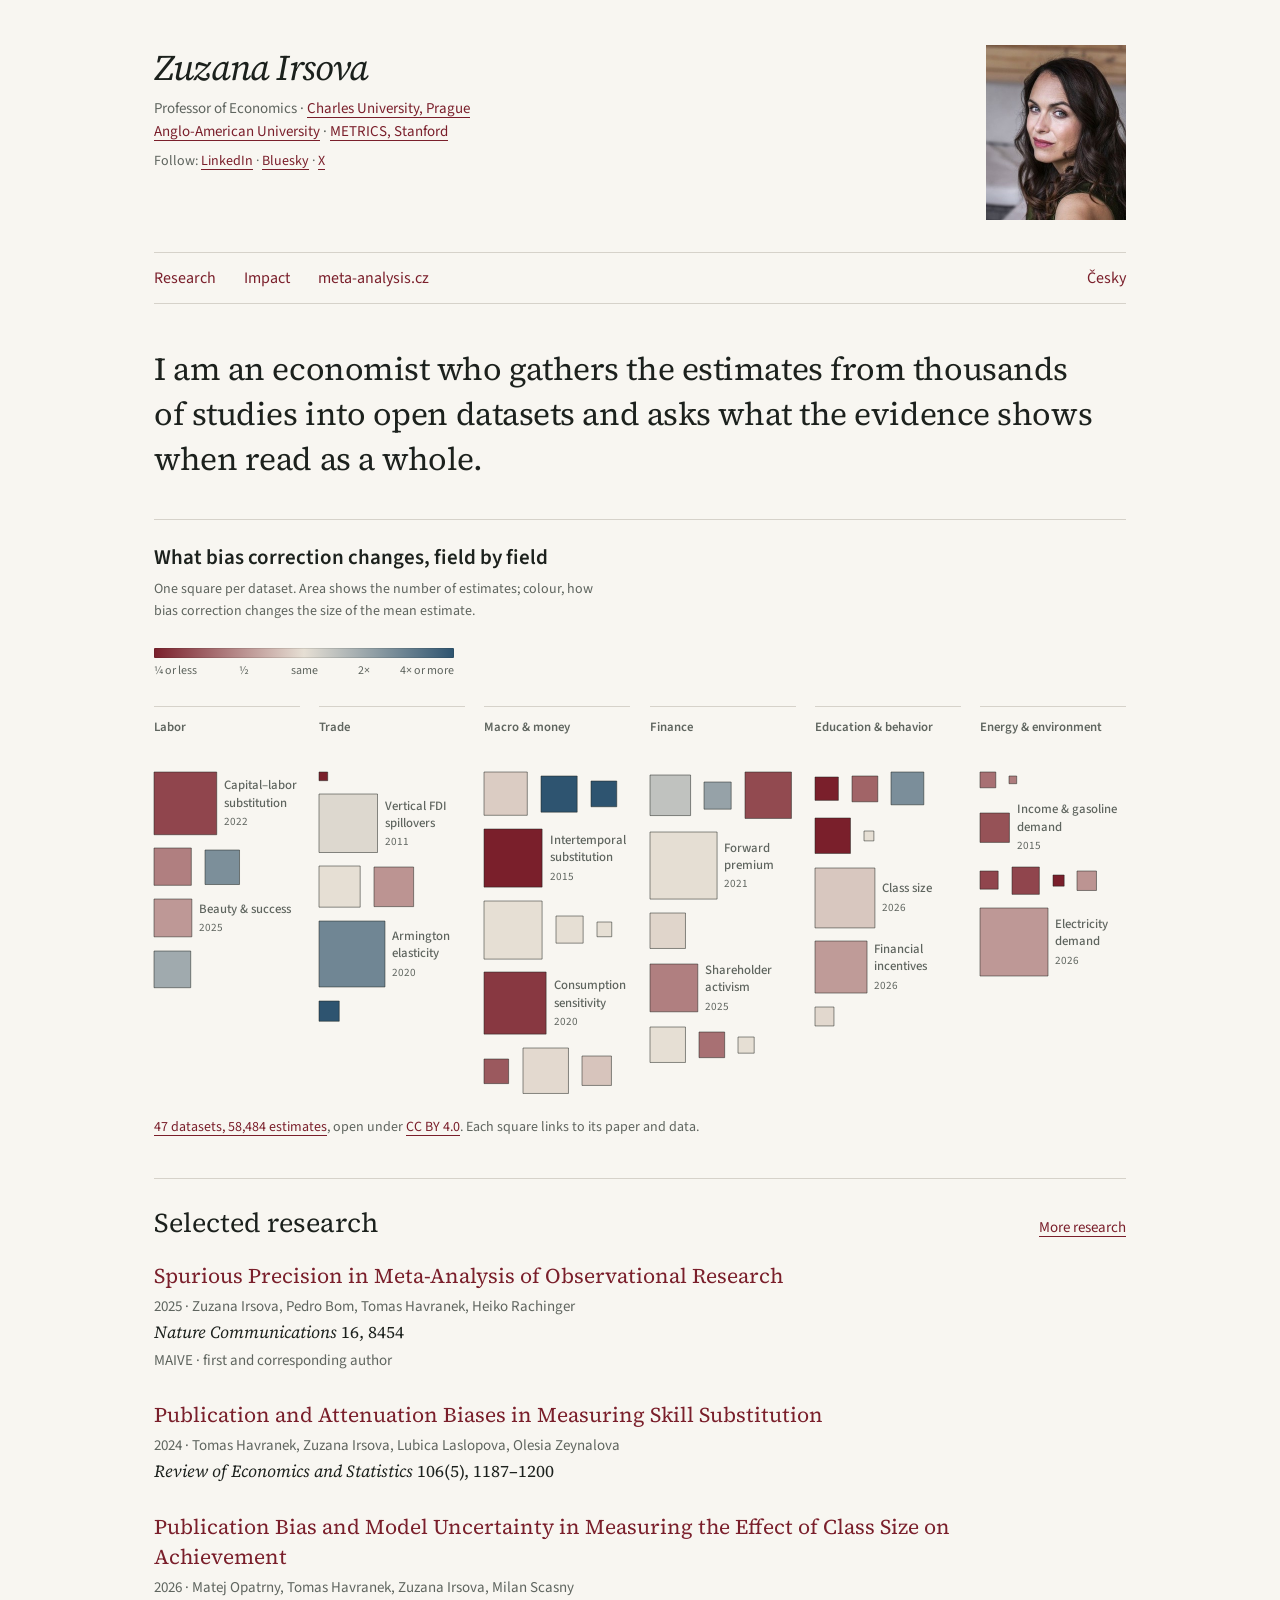
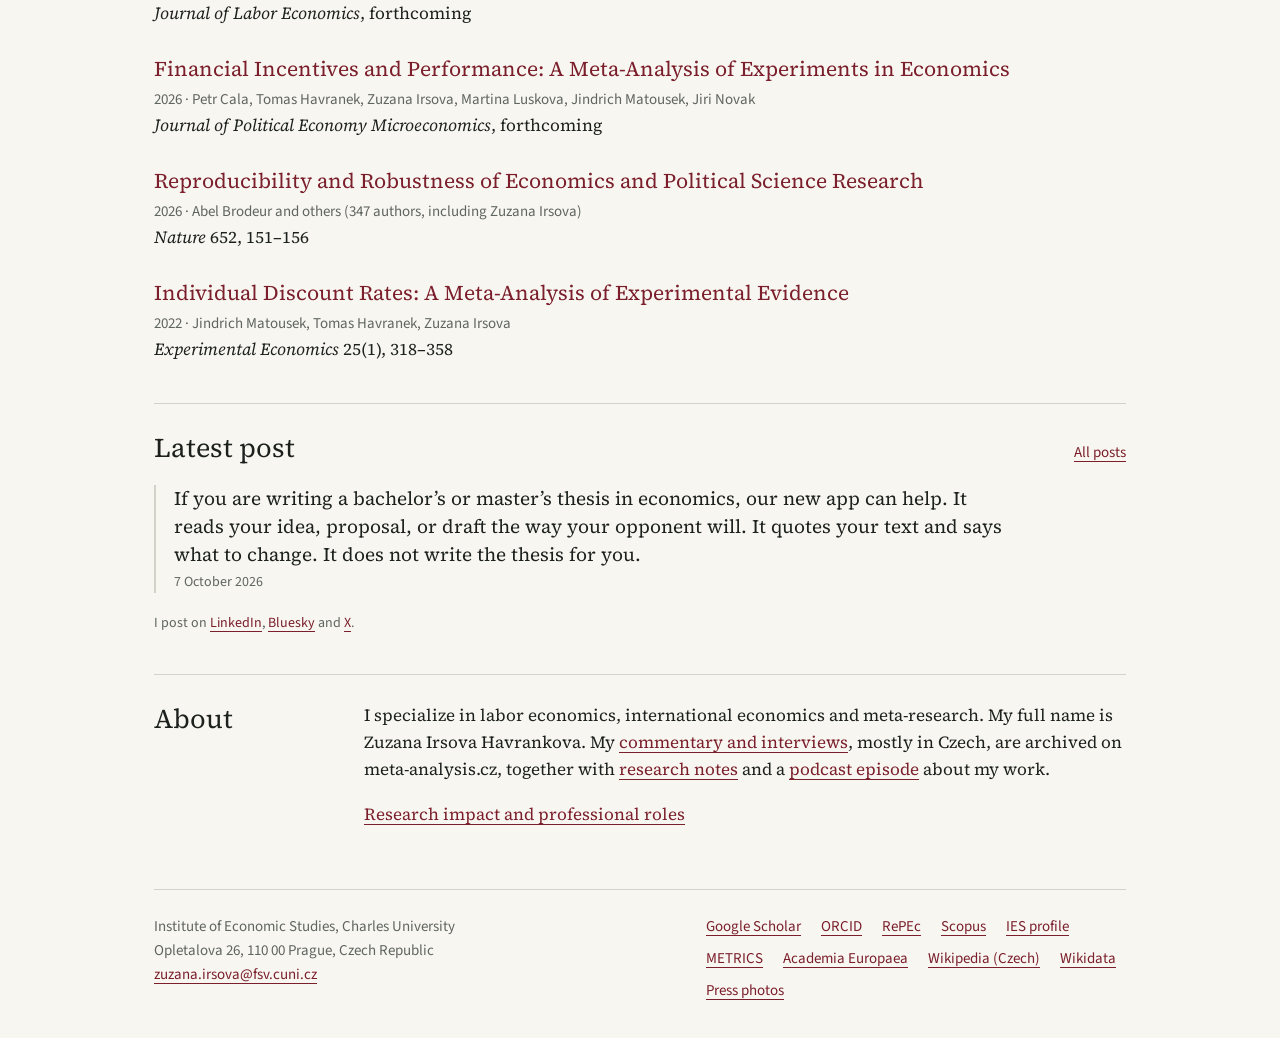
==== index.html @ e62bf2ae "Home: search title and a 150-character description (EN, CS) Drafted with Fable.  Co-Authored-By: Cla" ====
<!DOCTYPE html>

<html lang="en">
<head>
<meta charset="utf-8"/>
<meta content="width=device-width, initial-scale=1" name="viewport"/>
<meta content="Professor of Economics at Charles University, Prague. She gathers estimates from thousands of studies into open datasets to ask what the evidence shows." name="description"/>
<title>Zuzana Irsova — Economist, meta-research &amp; open data</title>
<style>
:root{--paper:#f8f6f1;--ink:#1c211d;--grey:#5f655f;--rule:#d6d2ca;--accent:#7a1f2b;--moss:#56653b}*{box-sizing:border-box}body{margin:0;background:var(--paper);color:var(--ink);font-family:'Source Serif 4',Georgia,serif;font-size:17px;line-height:1.6}a{color:var(--accent);text-underline-offset:4px;text-decoration-thickness:1px}a:hover{color:var(--moss)}a:focus-visible{outline:2px solid var(--moss);outline-offset:4px}.skip{position:absolute;top:-80px;left:16px;background:var(--paper);padding:12px;z-index:10}.skip:focus{top:8px}.page{max-width:1040px;padding:0 34px;margin:auto}header{display:grid;grid-template-columns:1fr 140px;gap:32px;padding-top:45px;align-items:start}.identity{min-width:0}.identity-name,h1,h2,h3{font-weight:400;line-height:1.25}.identity-name{font-size:36px;font-style:italic;letter-spacing:-.8px;margin:0 0 8px}.home-link{color:var(--ink);text-decoration:none}.role{font-family:'Source Sans 3',sans-serif;font-size:15px;color:var(--grey);margin:0;line-height:1.5}.email{font-family:'Source Sans 3',sans-serif;font-size:14px;display:inline-block;margin-top:8px}.portrait{width:140px;height:175px;object-fit:cover}.navigation{grid-column:1/-1;border-top:1px solid var(--rule);border-bottom:1px solid var(--rule);padding:6px 0;display:flex;gap:28px;align-items:center;font:16px 'Source Sans 3',sans-serif;white-space:nowrap}.navigation a{padding:8px 0;text-decoration:none}.navigation [aria-current]{text-decoration:underline}.language{margin-left:auto}main{margin-top:43px}.statement{font-size:32px;line-height:1.4;letter-spacing:-.45px;margin:0 0 38px;max-width:940px}section{border-top:1px solid var(--rule);padding-top:27px;margin-top:40px}h1{font-size:36px;margin:0 0 26px}h2{font-size:27px;margin:0 0 21px}h3{font-size:22px;margin:30px 0 15px}.section-head{display:flex;align-items:baseline;justify-content:space-between;gap:20px}.section-head>a,.label,.authors,.jump-links,.project-detail{font-family:'Source Sans 3',sans-serif}.section-head>a{font-size:15px}.papers{list-style:none;margin:0;padding:0;max-width:900px}.papers li{margin-bottom:27px}.paper-title{font-size:21px;line-height:1.4;text-decoration:none}.authors{display:block;color:var(--grey);font-size:15px;line-height:1.5;margin-top:5px}.journal{display:block;font-size:17px}.project-detail{font-size:15px;color:var(--grey)}.reading{max-width:850px}.about{display:grid;grid-template-columns:180px 1fr;gap:30px}.about p{margin-top:0}.jump-links{display:flex;flex-wrap:wrap;gap:8px 22px;font-size:15px}.metrics{font-size:21px}.awards{display:grid;grid-template-columns:65px 1fr;gap:13px 20px}.awards dt{font-family:'Source Sans 3',sans-serif;color:var(--grey)}.awards dd{margin:0}footer{border-top:1px solid var(--rule);padding:25px 0 35px;margin-top:44px;display:flex;justify-content:space-between;gap:30px;font:15px/1.6 'Source Sans 3',sans-serif;color:var(--grey);flex-wrap:wrap}footer p{margin:0}.profiles{display:flex;flex-wrap:wrap;gap:8px 20px;max-width:420px}.machine-link{flex-basis:100%;font-size:13px}.commentary p{max-width:800px}p,li,dd{overflow-wrap:break-word}
@media(max-width:760px){.page{padding:0 20px}header{grid-template-columns:minmax(0,1fr) 82px;gap:20px 14px;padding-top:25px}.portrait{width:82px;height:102.5px}.identity-name{font-size:27px;letter-spacing:-.5px}.role{font-size:13px}.email{font-size:12px;overflow-wrap:anywhere}.navigation{font-size:14px;gap:18px;padding:3px 0}.navigation a{padding:11px 0}.language{margin-left:auto}main{margin-top:30px}.statement{font-size:24px;line-height:1.45;margin-bottom:29px}h1{font-size:30px}h2{font-size:24px}h3{font-size:21px}.paper-title{font-size:19px}.authors{font-size:15px}.journal{font-size:16px}section{margin-top:32px;padding-top:23px}.about{grid-template-columns:1fr;gap:0}.awards{grid-template-columns:45px 1fr;gap:14px}.section-head>a{font-size:14px}footer{flex-direction:column;gap:20px}.metrics{font-size:19px}}
@media(max-width:390px){.page{padding:0 17px}.navigation{gap:10px;font-size:13px}.identity-name{font-size:25px}.role{font-size:12px}.email{font-size:11.5px}}
@media print{nav,.skip{display:none}.page{max-width:none}header{padding-top:0}section,li{break-inside:avoid}}


.data-grid { margin: 0; padding: 0; }
.data-grid-heading { margin: 0 0 .75rem; }
.data-grid-key, .data-grid figcaption { color: var(--muted, #5f655f); font: 400 .875rem/1.6 'Source Sans 3', sans-serif; }
.data-grid-key { margin: 0 0 1.5rem; max-width: 66ch; }
.data-grid-fields { display: grid; grid-template-columns: repeat(6, minmax(0, 1fr)); gap: 1.2rem; }
.data-grid-field { min-width: 0; margin-top: 0; border-top: 1px solid var(--rule, #d6d2ca); padding-top: .65rem; }
.data-grid-field h3 { margin: 0 0 1rem; min-height: 3em; color: var(--muted, #5f655f); font: 600 .8rem/1.45 'Source Sans 3', sans-serif; }
.data-grid-items { display: flex; flex-wrap: wrap; align-content: flex-start; align-items: flex-start; gap: .65rem; }
.data-square { display: inline-flex; align-items: center; justify-content: flex-start; flex: 0 0 auto; min-width: 24px; min-height: 24px; color: var(--accent, #7a1f2b); text-decoration: none; border-radius: 2px; }
.data-square svg { display: block; width: var(--square-side); height: var(--square-side); min-width: 24px; min-height: 24px; flex: 0 0 auto; overflow: visible; }
.data-square rect { fill: currentColor; transition: fill .15s ease; }
.data-square:hover, .data-square:focus-visible { color: var(--moss, #56653b); text-decoration: none; }
.data-square:focus-visible { outline: 2px solid var(--moss, #56653b); outline-offset: 4px; }
.data-square.has-label { flex-basis: 100%; width: 100%; gap: .45rem; }
.data-square-label { min-width: 0; overflow-wrap: anywhere; color: var(--muted, #5f655f); font: 500 .8rem/1.35 'Source Sans 3', sans-serif; }
.data-square-label small { display: block; margin-top: .2em; font-size: .7rem; font-weight: 400; }
.data-grid figcaption { margin-top: 1.4rem; }
.data-grid figcaption a { color: var(--accent, #7a1f2b); }
@media (max-width: 760px) {
  .data-grid-fields { grid-template-columns: minmax(0, 1fr); gap: 1.3rem; }
  .data-grid-field h3 { min-height: 0; margin-bottom: .65rem; }
  .data-grid-items { gap: .85rem; align-items: center; }
  .data-square.has-label { flex-basis: auto; width: auto; max-width: 100%; }
  .data-square-label { max-width: 9rem; font-size: .8rem; }
  .data-square-label small { font-size: .7rem; }
}
@media (prefers-reduced-motion: reduce) { .data-square rect { transition: none; } }
</style><link href="fonts/fonts.css" rel="stylesheet"/><link href="favicon.svg" rel="icon" type="image/svg+xml"/><link href="apple-touch-icon.png" rel="apple-touch-icon" sizes="180x180"/><link href="llms.txt" rel="describedby"/><meta content="94C8D06EAF1F08DFF71A7CD08EF206DE" name="msvalidate.01"/><style>
.data-square-label{overflow-wrap:normal;word-break:normal;hyphens:manual}
.data-square{position:relative}
.data-square,.data-square svg{min-width:0;min-height:0}.data-grid-items{gap:.85rem;align-items:center}.data-square::after{content:"";position:absolute;left:50%;top:50%;width:max(100%,26px);height:max(100%,26px);transform:translate(-50%,-50%)}.data-square.has-label::after{width:100%;height:100%}
.data-grid-examples{display:none}
.data-square rect{fill:var(--fill,var(--accent));stroke:rgba(28,33,29,.5);stroke-width:1px;vector-effect:non-scaling-stroke}.data-square:hover rect,.data-square:focus-visible rect{stroke:var(--ink);stroke-width:2px;stroke-dasharray:none}
.data-grid-legend{display:grid;grid-template-columns:minmax(0,300px);row-gap:5px;align-items:center;margin:0 0 26px;font:13px/1.4 'Source Sans 3',sans-serif;color:var(--grey)}.legend-bar{height:10px;border-radius:1px;box-shadow:inset 0 0 0 1px rgba(28,33,29,.12)}.legend-ticks{display:flex;justify-content:space-between;font-size:12px}.legend-ticks span{flex:1;text-align:center}.legend-ticks span:first-child{text-align:left}.legend-ticks span:last-child{text-align:right}
.data-grid{border-top:1px solid var(--rule);padding-top:24px}
.data-grid-heading{font:600 21px/1.3 'Source Sans 3',sans-serif;letter-spacing:0;color:var(--ink);margin:0 0 6px}
.data-grid-key{margin-bottom:26px}
.role a{white-space:nowrap}.follow{margin:8px 0 0;font:14px/1.5 'Source Sans 3',sans-serif;color:var(--grey)}.follow a{text-decoration-thickness:1px}@media(max-width:760px){.follow a,.post-networks a{display:inline-block;padding:10px 6px;margin:-10px -6px;min-width:24px;text-align:center}}
.journal{font-variant-numeric:lining-nums}
@media(min-width:761px) and (max-width:1000px){.data-grid-fields{grid-template-columns:repeat(3,minmax(0,1fr));row-gap:1.8rem}.data-grid-field h3{min-height:0}}
@media(max-width:760px){.data-grid-legend{grid-template-columns:minmax(0,1fr)}.data-grid{padding-top:20px}.data-grid-heading{font-size:18px}.data-grid-key{margin-bottom:20px}.data-square-label{display:none}.data-square.has-label{flex-basis:auto;width:auto}.data-grid-items{gap:1rem;align-items:center}.data-grid-examples{display:block;margin:.7rem 0 0;color:var(--grey);font:400 .8rem/1.45 'Source Sans 3',sans-serif}.data-grid-fields{gap:1.1rem}.navigation a{padding-inline:5px;margin-inline:-5px}.email{font-size:13px}}
@media(max-width:390px){.role{font-size:13px}.email{font-size:12.5px}}

.post-list{list-style:none;margin:0;padding:0;max-width:850px}
.post-list li{margin:0 0 20px;padding-left:18px;border-left:2px solid var(--rule)}
.post-quote{display:block;color:var(--ink);text-decoration:none;font-size:19px;line-height:1.45}
.post-quote:hover{color:var(--accent)}
.post-meta{display:block;margin-top:4px;color:var(--grey);font:14px/1.5 'Source Sans 3',sans-serif}
.post-networks{margin:2px 0 0;color:var(--grey);font:14px/1.5 'Source Sans 3',sans-serif}
@media(max-width:760px){.post-quote{font-size:17px}.post-list li{padding-left:14px}}
</style><link href="https://www.irsova.com/" rel="canonical"/><link href="https://www.irsova.com/" hreflang="en" rel="alternate"/><link href="https://www.irsova.com/cs/" hreflang="cs" rel="alternate"/><link href="https://www.irsova.com/" hreflang="x-default" rel="alternate"/><meta content="Zuzana Irsova — Economist, meta-research &amp; open data" property="og:title"/><meta content="Professor of Economics at Charles University, Prague. She gathers estimates from thousands of studies into open datasets to ask what the evidence shows." property="og:description"/><meta content="https://www.irsova.com/" property="og:url"/><meta content="https://www.irsova.com/photo.jpg" property="og:image"/><meta content="Zuzana Irsova" property="og:image:alt"/><meta content="800" property="og:image:width"/><meta content="1000" property="og:image:height"/><meta content="en_GB" property="og:locale"/><meta content="cs_CZ" property="og:locale:alternate"/><meta content="website" property="og:type"/><meta content="Zuzana Irsova" property="og:site_name"/><meta content="#f8f6f1" name="theme-color"/><script type="application/ld+json">{
  "@context": "https://schema.org",
  "@type": "ProfilePage",
  "@id": "https://www.irsova.com/#profile",
  "url": "https://www.irsova.com/",
  "name": "Zuzana Irsova — Economist, meta-research & open data",
  "description": "Professor of Economics at Charles University, Prague. She gathers estimates from thousands of studies into open datasets to ask what the evidence shows.",
  "inLanguage": "en",
  "mainEntity": {
    "@type": "Person",
    "@id": "https://www.irsova.com/#person",
    "url": "https://www.irsova.com/",
    "name": "Zuzana Irsova",
    "alternateName": [
      "Zuzana Iršová",
      "Zuzana Iršová Havránková",
      "Zuzana Havránková"
    ],
    "honorificPrefix": "Prof.",
    "jobTitle": "Professor of Economics",
    "email": "zuzana.irsova@fsv.cuni.cz",
    "image": [
      "https://www.irsova.com/photo.jpg",
      {
        "@type": "ImageObject",
        "contentUrl": "https://tjhavranek.github.io/media/photos/zuzana-irsova-havrankova-portrait-2024.jpg",
        "caption": "Zuzana Irsova, portrait, 2024",
        "acquireLicensePage": "https://meta-analysis.cz/about/photos/",
        "license": "https://creativecommons.org/licenses/by/4.0/"
      },
      {
        "@type": "ImageObject",
        "contentUrl": "https://tjhavranek.github.io/media/photos/zuzana-irsova-havrankova-2024.jpg",
        "caption": "Zuzana Irsova, 2024",
        "acquireLicensePage": "https://meta-analysis.cz/about/photos/",
        "license": "https://creativecommons.org/licenses/by/4.0/"
      },
      {
        "@type": "ImageObject",
        "contentUrl": "https://tjhavranek.github.io/media/photos/zuzana-irsova-havrankova-professorship-karolinum-2025.jpg",
        "caption": "Zuzana Irsova at the appointment of new professors, Karolinum, 2025",
        "acquireLicensePage": "https://meta-analysis.cz/about/photos/",
        "license": "https://creativecommons.org/licenses/by/4.0/"
      }
    ],
    "worksFor": {
      "@type": "Organization",
      "name": "Charles University",
      "url": "https://cuni.cz/",
      "department": {
        "@type": "Organization",
        "name": "Institute of Economic Studies"
      }
    },
    "affiliation": [
      {
        "@type": "Organization",
        "name": "Charles University",
        "url": "https://cuni.cz/",
        "department": {
          "@type": "Organization",
          "name": "Institute of Economic Studies"
        }
      },
      {
        "@type": "Organization",
        "name": "Anglo-American University",
        "url": "https://www.aauni.edu/"
      },
      {
        "@type": "Organization",
        "name": "Meta-Research Innovation Center at Stanford (METRICS)",
        "url": "https://metrics.stanford.edu/"
      }
    ],
    "memberOf": {
      "@type": "Organization",
      "name": "Academia Europaea",
      "url": "https://www.ae-info.org/"
    },
    "alumniOf": [
      {
        "@type": "Organization",
        "name": "Charles University"
      }
    ],
    "sameAs": [
      "https://orcid.org/0000-0002-0753-8124",
      "https://scholar.google.com/citations?user=LaHrICUAAAAJ",
      "https://ideas.repec.org/e/pir23.html",
      "https://www.wikidata.org/wiki/Q41799025",
      "https://cs.wikipedia.org/wiki/Zuzana_Havr%C3%A1nkov%C3%A1",
      "https://ies.fsv.cuni.cz/en/contacts/institute-members/73504033",
      "https://www.ae-info.org/ae/Member/Havrankova_Zuzana",
      "https://metrics.stanford.edu/people/zuzana-irsova",
      "https://www.scopus.com/authid/detail.uri?authorId=37080793200",
      "https://www.linkedin.com/in/zuzanairsova/",
      "https://bsky.app/profile/irsova.bsky.social",
      "https://x.com/zuzanairsova"
    ],
    "award": [
      "Top Women Scientists in Czechia, Forbes Czechia (2025)",
      "Editors' Prize for the best paper published in Experimental Economics in 2022, Economic Science Association (2024), with Jindrich Matousek and Tomas Havranek",
      "Elected member, Academia Europaea (2023)",
      "Listed among the most influential women in Czech finance, #FinZeny (2022)",
      "Katerina Smidkova Award for exceptionally high-quality publications, Czech Economic Society (2018)",
      "Selected for the Lindau Nobel Laureate Meeting in economic sciences, Lindau Nobel Laureate Meetings (2017)",
      "Economic Research Award, Czech National Bank (2015), with Tomas Havranek, Roman Horvath and Marek Rusnak",
      "Governor's Award for the best dissertation relevant to monetary policy and financial stability, first place, National Bank of Slovakia (2015)",
      "Minister of Education's Prize for outstanding students and graduates, Ministry of Education, Youth and Sports of the Czech Republic (2013)",
      "Medal for Research on Development, first place, Global Development Network (2010), with Tomas Havranek"
    ],
    "knowsAbout": [
      "Meta-analysis",
      "Publication bias",
      "Meta-research",
      "Labor economics",
      "International economics"
    ]
  },
  "dateModified": "2026-10-11"
}</script></head>
<body><a class="skip" href="#main">Skip to content</a><div class="page"><header><div class="identity"><h1 class="identity-name"><a aria-current="page" class="home-link" href="./">Zuzana Irsova</a></h1><p class="role">Professor of Economics · <a href="https://ies.fsv.cuni.cz/en/contacts/institute-members/73504033">Charles University, Prague</a><br/><a href="https://www.aauni.edu/directory/doc-phdr-zuzana-havrankova-ph-d/">Anglo-American University</a> · <a href="https://metrics.stanford.edu/people/zuzana-irsova">METRICS, Stanford</a></p><p class="follow">Follow: <a href="https://www.linkedin.com/in/zuzanairsova/" rel="me">LinkedIn</a><span aria-hidden="true"> · </span><a href="https://bsky.app/profile/irsova.bsky.social" rel="me">Bluesky</a><span aria-hidden="true"> · </span><a href="https://x.com/zuzanairsova" rel="me">X</a></p></div><img alt="Zuzana Irsova" class="portrait" decoding="async" height="175" sizes="(max-width:760px) 82px, 140px" src="photo-480.jpg" srcset="photo-480.jpg 280w, photo.jpg 800w" width="140"/><nav aria-label="Main navigation" class="navigation"><a href="research/">Research</a><a href="impact/">Impact</a><a href="https://meta-analysis.cz/">meta-analysis.cz</a><a class="language" href="cs/" hreflang="cs" lang="cs">Česky</a></nav></header><main id="main"><p class="statement">I am an economist who gathers the estimates from thousands of studies into open datasets and asks what the evidence shows when read as a whole.</p><figure aria-describedby="data-grid-caption-en" aria-labelledby="data-grid-heading-en" class="data-grid">
<h2 class="data-grid-heading" id="data-grid-heading-en">What bias correction changes, field by field</h2>
<p class="data-grid-key">One square per dataset. Area shows the number of estimates; colour, how bias correction changes the size of the mean estimate.</p>
<div aria-hidden="true" class="data-grid-legend"><span class="legend-bar" style="background:linear-gradient(90deg,#7a1f2b,#b07f80 25%,#e6dfd4 50%,#8a9aa2 75%,#2e5470)"></span><span class="legend-ticks"><span>¼ or less</span><span>½</span><span>same</span><span>2×</span><span>4× or more</span></span></div>
<div class="data-grid-fields">
<section aria-labelledby="data-field-labour-en" class="data-grid-field">
<h3 id="data-field-labour-en">Labor</h3>
<div class="data-grid-items">
<a aria-describedby="square-sigma-en-desc" aria-labelledby="square-sigma-en-title" class="data-square has-label" data-dataset="sigma" data-estimates="3186" data-year="2022" href="https://meta-analysis.cz/sigma/" style="--square-side:62.73px;--fill:#90454d"><svg aria-describedby="square-sigma-en-desc" aria-labelledby="square-sigma-en-title" height="62.73" role="img" viewbox="0 0 100 100" width="62.73" xmlns="http://www.w3.org/2000/svg"><title id="square-sigma-en-title">Capital-Labor Substitution: 3,186 estimates, 2022; corrected mean 67% closer to zero</title><desc id="square-sigma-en-desc">Open the paper and dataset.</desc><rect height="100" width="100"></rect></svg>
<span aria-hidden="true" class="data-square-label">Capital–labor substitution<small>2022</small></span>
</a>
<a aria-describedby="square-frisch-en-desc" aria-labelledby="square-frisch-en-title" class="data-square" data-dataset="frisch" data-estimates="1128" data-year="2023" href="https://meta-analysis.cz/frisch/" style="--square-side:37.32px;--fill:#b07f80"><svg aria-describedby="square-frisch-en-desc" aria-labelledby="square-frisch-en-title" height="37.32" role="img" viewbox="0 0 100 100" width="37.32" xmlns="http://www.w3.org/2000/svg"><title id="square-frisch-en-title">Intertemporal Substitution in Labor Supply: 1,128 estimates, 2023; corrected mean 50% closer to zero</title><desc id="square-frisch-en-desc">Open the paper and dataset.</desc><rect height="100" width="100"></rect></svg>
</a>
<a aria-describedby="square-skill-en-desc" aria-labelledby="square-skill-en-title" class="data-square" data-dataset="skill" data-estimates="965" data-year="2024" href="https://meta-analysis.cz/skill/" style="--square-side:34.52px;--fill:#7c8f9a"><svg aria-describedby="square-skill-en-desc" aria-labelledby="square-skill-en-title" height="34.52" role="img" viewbox="0 0 100 100" width="34.52" xmlns="http://www.w3.org/2000/svg"><title id="square-skill-en-title">Skilled-Unskilled Labor Substitution: 965 estimates, 2024; corrected mean 122% further from zero</title><desc id="square-skill-en-desc">Open the paper and dataset.</desc><rect height="100" width="100"></rect></svg>
</a>
<a aria-describedby="square-beauty-en-desc" aria-labelledby="square-beauty-en-title" class="data-square has-label" data-dataset="beauty" data-estimates="1159" data-year="2025" href="https://meta-analysis.cz/beauty/" style="--square-side:37.83px;--fill:#be9896"><svg aria-describedby="square-beauty-en-desc" aria-labelledby="square-beauty-en-title" height="37.83" role="img" viewbox="0 0 100 100" width="37.83" xmlns="http://www.w3.org/2000/svg"><title id="square-beauty-en-title">Beauty and Professional Success: 1,159 estimates, 2025; corrected mean 40% closer to zero</title><desc id="square-beauty-en-desc">Open the paper and dataset.</desc><rect height="100" width="100"></rect></svg>
<span aria-hidden="true" class="data-square-label">Beauty &amp; success<small>2025</small></span>
</a>
<a aria-describedby="square-migrant-en-desc" aria-labelledby="square-migrant-en-title" class="data-square" data-dataset="migrant" data-estimates="1091" data-year="2026" href="https://meta-analysis.cz/migrant/" style="--square-side:36.71px;--fill:#a0aaae"><svg aria-describedby="square-migrant-en-desc" aria-labelledby="square-migrant-en-title" height="36.71" role="img" viewbox="0 0 100 100" width="36.71" xmlns="http://www.w3.org/2000/svg"><title id="square-migrant-en-title">Native and Immigrant Labor Substitution: 1,091 estimates, 2026; corrected mean 69% further from zero</title><desc id="square-migrant-en-desc">Open the paper and dataset.</desc><rect height="100" width="100"></rect></svg>
</a>
</div>
<p aria-hidden="true" class="data-grid-examples">Largest: Capital–labor substitution, Beauty &amp; success</p>
</section>
<section aria-labelledby="data-field-trade-en" class="data-grid-field">
<h3 id="data-field-trade-en">Trade</h3>
<div class="data-grid-items">
<a aria-describedby="square-euro-en-desc" aria-labelledby="square-euro-en-title" class="data-square" data-dataset="euro" data-estimates="61" data-year="2010" href="https://meta-analysis.cz/euro/" style="--square-side:8.68px;--fill:#7a1f2b"><svg aria-describedby="square-euro-en-desc" aria-labelledby="square-euro-en-title" height="8.68" role="img" viewbox="0 0 100 100" width="8.68" xmlns="http://www.w3.org/2000/svg"><title id="square-euro-en-title">Euro Adoption and Trade: 61 estimates, 2010; corrected mean 76% closer to zero</title><desc id="square-euro-en-desc">Open the paper and dataset.</desc><rect height="100" width="100"></rect></svg>
</a>
<a aria-describedby="square-spillovers-en-desc" aria-labelledby="square-spillovers-en-title" class="data-square has-label" data-dataset="spillovers" data-estimates="2772" data-year="2011" href="https://meta-analysis.cz/spillovers/" style="--square-side:58.51px;--fill:#ddd8cf"><svg aria-describedby="square-spillovers-en-desc" aria-labelledby="square-spillovers-en-title" height="58.51" role="img" viewbox="0 0 100 100" width="58.51" xmlns="http://www.w3.org/2000/svg"><title id="square-spillovers-en-title">Vertical Spillovers from FDI: 2,772 estimates, 2011; corrected mean 7% further from zero</title><desc id="square-spillovers-en-desc">Open the paper and dataset.</desc><rect height="100" width="100"></rect></svg>
<span aria-hidden="true" class="data-square-label">Vertical FDI spillovers<small>2011</small></span>
</a>
<a aria-describedby="square-bma-en-desc" aria-labelledby="square-bma-en-title" class="data-square" data-dataset="bma" data-estimates="1373" data-year="2013" href="https://meta-analysis.cz/bma/" style="--square-side:41.18px;--fill:#e6dfd4"><svg aria-describedby="square-bma-en-desc" aria-labelledby="square-bma-en-title" height="41.18" role="img" viewbox="0 0 100 100" width="41.18" xmlns="http://www.w3.org/2000/svg"><title id="square-bma-en-title">Horizontal Spillovers from FDI: 1,373 estimates, 2013; correction leaves the mean unchanged</title><desc id="square-bma-en-desc">Open the paper and dataset.</desc><rect height="100" width="100"></rect></svg>
</a>
<a aria-describedby="square-border-en-desc" aria-labelledby="square-border-en-title" class="data-square" data-dataset="border" data-estimates="1271" data-year="2017" href="https://meta-analysis.cz/border/" style="--square-side:39.62px;--fill:#bc9492"><svg aria-describedby="square-border-en-desc" aria-labelledby="square-border-en-title" height="39.62" role="img" viewbox="0 0 100 100" width="39.62" xmlns="http://www.w3.org/2000/svg"><title id="square-border-en-title">National Borders and Trade: 1,271 estimates, 2017; corrected mean 42% closer to zero</title><desc id="square-border-en-desc">Open the paper and dataset.</desc><rect height="100" width="100"></rect></svg>
</a>
<a aria-describedby="square-armington-en-desc" aria-labelledby="square-armington-en-title" class="data-square has-label" data-dataset="armington" data-estimates="3524" data-year="2020" href="https://meta-analysis.cz/armington/" style="--square-side:65.97px;--fill:#708694"><svg aria-describedby="square-armington-en-desc" aria-labelledby="square-armington-en-title" height="65.97" role="img" viewbox="0 0 100 100" width="65.97" xmlns="http://www.w3.org/2000/svg"><title id="square-armington-en-title">Armington Elasticity: 3,524 estimates, 2020; corrected mean 144% further from zero</title><desc id="square-armington-en-desc">Open the paper and dataset.</desc><rect height="100" width="100"></rect></svg>
<span aria-hidden="true" class="data-square-label">Armington elasticity<small>2020</small></span>
</a>
<a aria-describedby="square-fdi-en-desc" aria-labelledby="square-fdi-en-title" class="data-square" data-dataset="fdi" data-estimates="332" data-year="2020" href="https://meta-analysis.cz/fdi/" style="--square-side:20.25px;--fill:#2e5470"><svg aria-describedby="square-fdi-en-desc" aria-labelledby="square-fdi-en-title" height="20.25" role="img" viewbox="0 0 100 100" width="20.25" xmlns="http://www.w3.org/2000/svg"><title id="square-fdi-en-title">FDI Spillovers in the Czech Republic: 332 estimates, 2020; corrected mean 826% further from zero, and its sign flips</title><desc id="square-fdi-en-desc">Open the paper and dataset.</desc><rect height="100" width="100"></rect></svg>
</a>
</div>
<p aria-hidden="true" class="data-grid-examples">Largest: Vertical FDI spillovers, Armington elasticity</p>
</section>
<section aria-labelledby="data-field-macro-en" class="data-grid-field">
<h3 id="data-field-macro-en">Macro &amp; money</h3>
<div class="data-grid-items">
<a aria-describedby="square-lags-en-desc" aria-labelledby="square-lags-en-title" class="data-square" data-dataset="lags" data-estimates="1519" data-year="2013" href="https://meta-analysis.cz/lags/" style="--square-side:43.31px;--fill:#dbccc3"><svg aria-describedby="square-lags-en-desc" aria-labelledby="square-lags-en-title" height="43.31" role="img" viewbox="0 0 100 100" width="43.31" xmlns="http://www.w3.org/2000/svg"><title id="square-lags-en-title">Transmission Lags of Monetary Policy: 1,519 estimates, 2013; corrected mean 13% closer to zero</title><desc id="square-lags-en-desc">Open the paper and dataset.</desc><rect height="100" width="100"></rect></svg>
</a>
<a aria-describedby="square-price_puzzle-en-desc" aria-labelledby="square-price_puzzle-en-title" class="data-square" data-dataset="price_puzzle" data-estimates="1060" data-year="2013" href="https://meta-analysis.cz/price_puzzle/" style="--square-side:36.18px;--fill:#2e5470"><svg aria-describedby="square-price_puzzle-en-desc" aria-labelledby="square-price_puzzle-en-title" height="36.18" role="img" viewbox="0 0 100 100" width="36.18" xmlns="http://www.w3.org/2000/svg"><title id="square-price_puzzle-en-title">The Price Puzzle: 1,060 estimates, 2013; corrected mean 394% further from zero</title><desc id="square-price_puzzle-en-desc">Open the paper and dataset.</desc><rect height="100" width="100"></rect></svg>
</a>
<a aria-describedby="square-reforms-en-desc" aria-labelledby="square-reforms-en-title" class="data-square" data-dataset="reforms" data-estimates="537" data-year="2014" href="https://meta-analysis.cz/reforms/" style="--square-side:25.75px;--fill:#2e5470"><svg aria-describedby="square-reforms-en-desc" aria-labelledby="square-reforms-en-title" height="25.75" role="img" viewbox="0 0 100 100" width="25.75" xmlns="http://www.w3.org/2000/svg"><title id="square-reforms-en-title">Structural Reforms and Economic Growth: 537 estimates, 2014; corrected mean 631% further from zero</title><desc id="square-reforms-en-desc">Open the paper and dataset.</desc><rect height="100" width="100"></rect></svg>
</a>
<a aria-describedby="square-eis-en-desc" aria-labelledby="square-eis-en-title" class="data-square has-label" data-dataset="eis" data-estimates="2735" data-year="2015" href="https://meta-analysis.cz/eis/" style="--square-side:58.12px;--fill:#7a1f2b"><svg aria-describedby="square-eis-en-desc" aria-labelledby="square-eis-en-title" height="58.12" role="img" viewbox="0 0 100 100" width="58.12" xmlns="http://www.w3.org/2000/svg"><title id="square-eis-en-title">Elasticity of Intertemporal Substitution: 2,735 estimates, 2015; corrected mean 97% closer to zero</title><desc id="square-eis-en-desc">Open the paper and dataset.</desc><rect height="100" width="100"></rect></svg>
<span aria-hidden="true" class="data-square-label">Intertemporal substitution<small>2015</small></span>
</a>
<a aria-describedby="square-substitution-en-desc" aria-labelledby="square-substitution-en-title" class="data-square" data-dataset="substitution" data-estimates="2735" data-year="2015" href="https://meta-analysis.cz/substitution/" style="--square-side:58.12px;--fill:#e6dfd4"><svg aria-describedby="square-substitution-en-desc" aria-labelledby="square-substitution-en-title" height="58.12" role="img" viewbox="0 0 100 100" width="58.12" xmlns="http://www.w3.org/2000/svg"><title id="square-substitution-en-title">Cross-Country Heterogeneity in Intertemporal Substitution: 2,735 estimates, 2015</title><desc id="square-substitution-en-desc">Open the paper and dataset.</desc><rect height="100" width="100"></rect></svg>
</a>
<a aria-describedby="square-habits-en-desc" aria-labelledby="square-habits-en-title" class="data-square" data-dataset="habits" data-estimates="597" data-year="2017" href="https://meta-analysis.cz/habits/" style="--square-side:27.15px;--fill:#e6dfd4"><svg aria-describedby="square-habits-en-desc" aria-labelledby="square-habits-en-title" height="27.15" role="img" viewbox="0 0 100 100" width="27.15" xmlns="http://www.w3.org/2000/svg"><title id="square-habits-en-title">Habit Formation in Consumption: 597 estimates, 2017; correction leaves the mean unchanged</title><desc id="square-habits-en-desc">Open the paper and dataset.</desc><rect height="100" width="100"></rect></svg>
</a>
<a aria-describedby="square-cbequity-en-desc" aria-labelledby="square-cbequity-en-title" class="data-square" data-dataset="cbequity" data-estimates="176" data-year="2020" href="https://meta-analysis.cz/cbequity/" style="--square-side:14.74px;--fill:#e6dfd4"><svg aria-describedby="square-cbequity-en-desc" aria-labelledby="square-cbequity-en-title" height="14.74" role="img" viewbox="0 0 100 100" width="14.74" xmlns="http://www.w3.org/2000/svg"><title id="square-cbequity-en-title">Central Bank Equity and Monetary Policy: 176 estimates, 2020</title><desc id="square-cbequity-en-desc">Open the paper and dataset.</desc><rect height="100" width="100"></rect></svg>
</a>
<a aria-describedby="square-excess_sensitivity-en-desc" aria-labelledby="square-excess_sensitivity-en-title" class="data-square has-label" data-dataset="excess_sensitivity" data-estimates="3127" data-year="2020" href="https://meta-analysis.cz/excess_sensitivity/" style="--square-side:62.14px;--fill:#883841"><svg aria-describedby="square-excess_sensitivity-en-desc" aria-labelledby="square-excess_sensitivity-en-title" height="62.14" role="img" viewbox="0 0 100 100" width="62.14" xmlns="http://www.w3.org/2000/svg"><title id="square-excess_sensitivity-en-title">Excess Sensitivity of Consumption: 3,127 estimates, 2020; corrected mean 70% closer to zero</title><desc id="square-excess_sensitivity-en-desc">Open the paper and dataset.</desc><rect height="100" width="100"></rect></svg>
<span aria-hidden="true" class="data-square-label">Consumption sensitivity<small>2020</small></span>
</a>
<a aria-describedby="square-remittances-en-desc" aria-labelledby="square-remittances-en-title" class="data-square" data-dataset="remittances" data-estimates="490" data-year="2020" href="https://meta-analysis.cz/remittances/" style="--square-side:24.6px;--fill:#9b595e"><svg aria-describedby="square-remittances-en-desc" aria-labelledby="square-remittances-en-title" height="24.6" role="img" viewbox="0 0 100 100" width="24.6" xmlns="http://www.w3.org/2000/svg"><title id="square-remittances-en-title">Remittances and Economic Growth: 490 estimates, 2020; corrected mean 62% closer to zero</title><desc id="square-remittances-en-desc">Open the paper and dataset.</desc><rect height="100" width="100"></rect></svg>
</a>
<a aria-describedby="square-house_prices-en-desc" aria-labelledby="square-house_prices-en-title" class="data-square" data-dataset="house_prices" data-estimates="1674" data-year="2023" href="https://meta-analysis.cz/house_prices/" style="--square-side:45.47px;--fill:#e3d9cf"><svg aria-describedby="square-house_prices-en-desc" aria-labelledby="square-house_prices-en-title" height="45.47" role="img" viewbox="0 0 100 100" width="45.47" xmlns="http://www.w3.org/2000/svg"><title id="square-house_prices-en-title">Monetary Policy and House Prices: 1,674 estimates, 2023; corrected mean 4% closer to zero</title><desc id="square-house_prices-en-desc">Open the paper and dataset.</desc><rect height="100" width="100"></rect></svg>
</a>
<a aria-describedby="square-inflation-en-desc" aria-labelledby="square-inflation-en-title" class="data-square" data-dataset="inflation" data-estimates="702" data-year="2026" href="https://meta-analysis.cz/inflation/" style="--square-side:29.44px;--fill:#d7c4bc"><svg aria-describedby="square-inflation-en-desc" aria-labelledby="square-inflation-en-title" height="29.44" role="img" viewbox="0 0 100 100" width="29.44" xmlns="http://www.w3.org/2000/svg"><title id="square-inflation-en-title">Optimal Inflation Rate: 702 estimates, 2026; corrected mean 18% closer to zero</title><desc id="square-inflation-en-desc">Open the paper and dataset.</desc><rect height="100" width="100"></rect></svg>
</a>
</div>
<p aria-hidden="true" class="data-grid-examples">Largest: Intertemporal substitution, Consumption sensitivity</p>
</section>
<section aria-labelledby="data-field-finance-en" class="data-grid-field">
<h3 id="data-field-finance-en">Finance</h3>
<div class="data-grid-items">
<a aria-describedby="square-finance_growth-en-desc" aria-labelledby="square-finance_growth-en-title" class="data-square" data-dataset="finance_growth" data-estimates="1334" data-year="2015" href="https://meta-analysis.cz/finance_growth/" style="--square-side:40.59px;--fill:#c0c2bf"><svg aria-describedby="square-finance_growth-en-desc" aria-labelledby="square-finance_growth-en-title" height="40.59" role="img" viewbox="0 0 100 100" width="40.59" xmlns="http://www.w3.org/2000/svg"><title id="square-finance_growth-en-title">Financial Development and Economic Growth: 1,334 estimates, 2015; corrected mean 33% further from zero</title><desc id="square-finance_growth-en-desc">Open the paper and dataset.</desc><rect height="100" width="100"></rect></svg>
</a>
<a aria-describedby="square-competition-en-desc" aria-labelledby="square-competition-en-title" class="data-square" data-dataset="competition" data-estimates="598" data-year="2016" href="https://meta-analysis.cz/competition/" style="--square-side:27.18px;--fill:#96a2a8"><svg aria-describedby="square-competition-en-desc" aria-labelledby="square-competition-en-title" height="27.18" role="img" viewbox="0 0 100 100" width="27.18" xmlns="http://www.w3.org/2000/svg"><title id="square-competition-en-title">Bank Competition and Financial Stability: 598 estimates, 2016; corrected mean 83% further from zero, and its sign flips</title><desc id="square-competition-en-desc">Open the paper and dataset.</desc><rect height="100" width="100"></rect></svg>
</a>
<a aria-describedby="square-size-en-desc" aria-labelledby="square-size-en-title" class="data-square" data-dataset="size" data-estimates="1746" data-year="2019" href="https://meta-analysis.cz/size/" style="--square-side:46.44px;--fill:#924a50"><svg aria-describedby="square-size-en-desc" aria-labelledby="square-size-en-title" height="46.44" role="img" viewbox="0 0 100 100" width="46.44" xmlns="http://www.w3.org/2000/svg"><title id="square-size-en-title">Firm Size and Stock Returns: 1,746 estimates, 2019; corrected mean 66% closer to zero</title><desc id="square-size-en-desc">Open the paper and dataset.</desc><rect height="100" width="100"></rect></svg>
</a>
<a aria-describedby="square-forward-en-desc" aria-labelledby="square-forward-en-title" class="data-square has-label" data-dataset="forward" data-estimates="3643" data-year="2021" href="https://meta-analysis.cz/forward/" style="--square-side:67.08px;--fill:#e5ded3"><svg aria-describedby="square-forward-en-desc" aria-labelledby="square-forward-en-title" height="67.08" role="img" viewbox="0 0 100 100" width="67.08" xmlns="http://www.w3.org/2000/svg"><title id="square-forward-en-title">Forward Premium Puzzle: 3,643 estimates, 2021; corrected mean 1% further from zero, and its sign flips</title><desc id="square-forward-en-desc">Open the paper and dataset.</desc><rect height="100" width="100"></rect></svg>
<span aria-hidden="true" class="data-square-label">Forward premium<small>2021</small></span>
</a>
<a aria-describedby="square-hedge-en-desc" aria-labelledby="square-hedge-en-title" class="data-square" data-dataset="hedge" data-estimates="1019" data-year="2024" href="https://meta-analysis.cz/hedge/" style="--square-side:35.48px;--fill:#e0d5cb"><svg aria-describedby="square-hedge-en-desc" aria-labelledby="square-hedge-en-title" height="35.48" role="img" viewbox="0 0 100 100" width="35.48" xmlns="http://www.w3.org/2000/svg"><title id="square-hedge-en-title">Hedge Fund Performance: 1,019 estimates, 2024; corrected mean 7% closer to zero</title><desc id="square-hedge-en-desc">Open the paper and dataset.</desc><rect height="100" width="100"></rect></svg>
</a>
<a aria-describedby="square-activism-en-desc" aria-labelledby="square-activism-en-title" class="data-square has-label" data-dataset="activism" data-estimates="1851" data-year="2025" href="https://meta-analysis.cz/activism/" style="--square-side:47.81px;--fill:#b07f80"><svg aria-describedby="square-activism-en-desc" aria-labelledby="square-activism-en-title" height="47.81" role="img" viewbox="0 0 100 100" width="47.81" xmlns="http://www.w3.org/2000/svg"><title id="square-activism-en-title">Shareholder Activism and Firm Value: 1,851 estimates, 2025; corrected mean 50% closer to zero</title><desc id="square-activism-en-desc">Open the paper and dataset.</desc><rect height="100" width="100"></rect></svg>
<span aria-hidden="true" class="data-square-label">Shareholder activism<small>2025</small></span>
</a>
<a aria-describedby="square-alphas-en-desc" aria-labelledby="square-alphas-en-title" class="data-square" data-dataset="alphas" data-estimates="1019" data-year="2026" href="https://meta-analysis.cz/alphas/" style="--square-side:35.48px;--fill:#e6dfd4"><svg aria-describedby="square-alphas-en-desc" aria-labelledby="square-alphas-en-title" height="35.48" role="img" viewbox="0 0 100 100" width="35.48" xmlns="http://www.w3.org/2000/svg"><title id="square-alphas-en-title">Heterogeneity in Hedge Fund Performance: 1,019 estimates, 2026</title><desc id="square-alphas-en-desc">Open the paper and dataset.</desc><rect height="100" width="100"></rect></svg>
</a>
<a aria-describedby="square-esg-en-desc" aria-labelledby="square-esg-en-title" class="data-square" data-dataset="esg" data-estimates="533" data-year="2026" href="https://meta-analysis.cz/esg/" style="--square-side:25.66px;--fill:#a87073"><svg aria-describedby="square-esg-en-desc" aria-labelledby="square-esg-en-title" height="25.66" role="img" viewbox="0 0 100 100" width="25.66" xmlns="http://www.w3.org/2000/svg"><title id="square-esg-en-title">Female Directors and ESG Ratings: 533 estimates, 2026; corrected mean 55% closer to zero</title><desc id="square-esg-en-desc">Open the paper and dataset.</desc><rect height="100" width="100"></rect></svg>
</a>
<a aria-describedby="square-trust-en-desc" aria-labelledby="square-trust-en-title" class="data-square" data-dataset="trust" data-estimates="212" data-year="2026" href="https://meta-analysis.cz/trust/" style="--square-side:16.18px;--fill:#e6dfd4"><svg aria-describedby="square-trust-en-desc" aria-labelledby="square-trust-en-title" height="16.18" role="img" viewbox="0 0 100 100" width="16.18" xmlns="http://www.w3.org/2000/svg"><title id="square-trust-en-title">Trust, Rule of Law, and the Size Premium: 212 estimates, 2026</title><desc id="square-trust-en-desc">Open the paper and dataset.</desc><rect height="100" width="100"></rect></svg>
</a>
</div>
<p aria-hidden="true" class="data-grid-examples">Largest: Forward premium, Shareholder activism</p>
</section>
<section aria-labelledby="data-field-education-en" class="data-grid-field">
<h3 id="data-field-education-en">Education &amp; behavior</h3>
<div class="data-grid-items">
<a aria-describedby="square-education-en-desc" aria-labelledby="square-education-en-title" class="data-square" data-dataset="education" data-estimates="442" data-year="2018" href="https://meta-analysis.cz/education/" style="--square-side:23.36px;--fill:#7a1f2b"><svg aria-describedby="square-education-en-desc" aria-labelledby="square-education-en-title" height="23.36" role="img" viewbox="0 0 100 100" width="23.36" xmlns="http://www.w3.org/2000/svg"><title id="square-education-en-title">Tuition and Demand for Higher Education: 442 estimates, 2018; corrected mean 81% closer to zero</title><desc id="square-education-en-desc">Open the paper and dataset.</desc><rect height="100" width="100"></rect></svg>
</a>
<a aria-describedby="square-discrate-en-desc" aria-labelledby="square-discrate-en-title" class="data-square" data-dataset="discrate" data-estimates="539" data-year="2022" href="https://meta-analysis.cz/discrate/" style="--square-side:25.8px;--fill:#a16467"><svg aria-describedby="square-discrate-en-desc" aria-labelledby="square-discrate-en-title" height="25.8" role="img" viewbox="0 0 100 100" width="25.8" xmlns="http://www.w3.org/2000/svg"><title id="square-discrate-en-title">Individual Discount Rates: 539 estimates, 2022; corrected mean 59% closer to zero</title><desc id="square-discrate-en-desc">Open the paper and dataset.</desc><rect height="100" width="100"></rect></svg>
</a>
<a aria-describedby="square-students-en-desc" aria-labelledby="square-students-en-title" class="data-square" data-dataset="students" data-estimates="872" data-year="2024" href="https://meta-analysis.cz/students/" style="--square-side:32.82px;--fill:#7b8e9a"><svg aria-describedby="square-students-en-desc" aria-labelledby="square-students-en-title" height="32.82" role="img" viewbox="0 0 100 100" width="32.82" xmlns="http://www.w3.org/2000/svg"><title id="square-students-en-title">Student Employment and Education: 872 estimates, 2024; corrected mean 124% further from zero</title><desc id="square-students-en-desc">Open the paper and dataset.</desc><rect height="100" width="100"></rect></svg>
</a>
<a aria-describedby="square-risk-en-desc" aria-labelledby="square-risk-en-title" class="data-square" data-dataset="risk" data-estimates="1018" data-year="2025" href="https://meta-analysis.cz/risk/" style="--square-side:35.46px;--fill:#7a1f2b"><svg aria-describedby="square-risk-en-desc" aria-labelledby="square-risk-en-title" height="35.46" role="img" viewbox="0 0 100 100" width="35.46" xmlns="http://www.w3.org/2000/svg"><title id="square-risk-en-title">Relative Risk Aversion: 1,018 estimates, 2025; corrected mean 87% closer to zero</title><desc id="square-risk-en-desc">Open the paper and dataset.</desc><rect height="100" width="100"></rect></svg>
</a>
<a aria-describedby="square-social_comparison-en-desc" aria-labelledby="square-social_comparison-en-title" class="data-square" data-dataset="social_comparison" data-estimates="79" data-year="2025" href="https://meta-analysis.cz/social_comparison/" style="--square-side:9.88px;--fill:#e6dfd4"><svg aria-describedby="square-social_comparison-en-desc" aria-labelledby="square-social_comparison-en-title" height="9.88" role="img" viewbox="0 0 100 100" width="9.88" xmlns="http://www.w3.org/2000/svg"><title id="square-social_comparison-en-title">Social Comparison as a Behaviour Change Technique: 79 estimates, 2025</title><desc id="square-social_comparison-en-desc">Open the paper and dataset.</desc><rect height="100" width="100"></rect></svg>
</a>
<a aria-describedby="square-class-en-desc" aria-labelledby="square-class-en-title" class="data-square has-label" data-dataset="class" data-estimates="2906" data-year="2026" href="https://meta-analysis.cz/class/" style="--square-side:59.91px;--fill:#d8c7bf"><svg aria-describedby="square-class-en-desc" aria-labelledby="square-class-en-title" height="59.91" role="img" viewbox="0 0 100 100" width="59.91" xmlns="http://www.w3.org/2000/svg"><title id="square-class-en-title">Class Size and Student Achievement: 2,906 estimates, 2026; corrected mean 16% closer to zero</title><desc id="square-class-en-desc">Open the paper and dataset.</desc><rect height="100" width="100"></rect></svg>
<span aria-hidden="true" class="data-square-label">Class size<small>2026</small></span>
</a>
<a aria-describedby="square-incentives-en-desc" aria-labelledby="square-incentives-en-title" class="data-square has-label" data-dataset="incentives" data-estimates="2193" data-year="2026" href="https://meta-analysis.cz/incentives/" style="--square-side:52.04px;--fill:#bf9b98"><svg aria-describedby="square-incentives-en-desc" aria-labelledby="square-incentives-en-title" height="52.04" role="img" viewbox="0 0 100 100" width="52.04" xmlns="http://www.w3.org/2000/svg"><title id="square-incentives-en-title">Financial Incentives and Performance: 2,193 estimates, 2026; corrected mean 39% closer to zero</title><desc id="square-incentives-en-desc">Open the paper and dataset.</desc><rect height="100" width="100"></rect></svg>
<span aria-hidden="true" class="data-square-label">Financial incentives<small>2026</small></span>
</a>
<a aria-describedby="square-learning-en-desc" aria-labelledby="square-learning-en-title" class="data-square" data-dataset="learning" data-estimates="291" data-year="2026" href="https://meta-analysis.cz/learning/" style="--square-side:18.96px;--fill:#e2d8ce"><svg aria-describedby="square-learning-en-desc" aria-labelledby="square-learning-en-title" height="18.96" role="img" viewbox="0 0 100 100" width="18.96" xmlns="http://www.w3.org/2000/svg"><title id="square-learning-en-title">Effect of COVID-19 on Learning: 291 estimates, 2026; corrected mean 5% closer to zero</title><desc id="square-learning-en-desc">Open the paper and dataset.</desc><rect height="100" width="100"></rect></svg>
</a>
</div>
<p aria-hidden="true" class="data-grid-examples">Largest: Class size, Financial incentives</p>
</section>
<section aria-labelledby="data-field-energy-en" class="data-grid-field">
<h3 id="data-field-energy-en">Energy &amp; environment</h3>
<div class="data-grid-items">
<a aria-describedby="square-gasoline_price-en-desc" aria-labelledby="square-gasoline_price-en-title" class="data-square" data-dataset="gasoline_price" data-estimates="202" data-year="2012" href="https://meta-analysis.cz/gasoline_price/" style="--square-side:15.79px;--fill:#a87073"><svg aria-describedby="square-gasoline_price-en-desc" aria-labelledby="square-gasoline_price-en-title" height="15.79" role="img" viewbox="0 0 100 100" width="15.79" xmlns="http://www.w3.org/2000/svg"><title id="square-gasoline_price-en-title">Price Elasticity of Gasoline Demand: 202 estimates, 2012; corrected mean 55% closer to zero</title><desc id="square-gasoline_price-en-desc">Open the paper and dataset.</desc><rect height="100" width="100"></rect></svg>
</a>
<a aria-describedby="square-climate-en-desc" aria-labelledby="square-climate-en-title" class="data-square" data-dataset="climate" data-estimates="48" data-year="2015" href="https://meta-analysis.cz/climate/" style="--square-side:7.7px;--fill:#ae7c7d"><svg aria-describedby="square-climate-en-desc" aria-labelledby="square-climate-en-title" height="7.7" role="img" viewbox="0 0 100 100" width="7.7" xmlns="http://www.w3.org/2000/svg"><title id="square-climate-en-title">Anthropogenic Climate Change: 48 estimates, 2015; corrected mean 51% closer to zero</title><desc id="square-climate-en-desc">Open the paper and dataset.</desc><rect height="100" width="100"></rect></svg>
</a>
<a aria-describedby="square-gasoline-en-desc" aria-labelledby="square-gasoline-en-title" class="data-square has-label" data-dataset="gasoline" data-estimates="701" data-year="2015" href="https://meta-analysis.cz/gasoline/" style="--square-side:29.42px;--fill:#965257"><svg aria-describedby="square-gasoline-en-desc" aria-labelledby="square-gasoline-en-title" height="29.42" role="img" viewbox="0 0 100 100" width="29.42" xmlns="http://www.w3.org/2000/svg"><title id="square-gasoline-en-title">Income Elasticity of Gasoline Demand: 701 estimates, 2015; corrected mean 64% closer to zero</title><desc id="square-gasoline-en-desc">Open the paper and dataset.</desc><rect height="100" width="100"></rect></svg>
<span aria-hidden="true" class="data-square-label">Income &amp; gasoline demand<small>2015</small></span>
</a>
<a aria-describedby="square-scc-en-desc" aria-labelledby="square-scc-en-title" class="data-square" data-dataset="scc" data-estimates="267" data-year="2015" href="https://meta-analysis.cz/scc/" style="--square-side:18.16px;--fill:#90454d"><svg aria-describedby="square-scc-en-desc" aria-labelledby="square-scc-en-title" height="18.16" role="img" viewbox="0 0 100 100" width="18.16" xmlns="http://www.w3.org/2000/svg"><title id="square-scc-en-title">Social Cost of Carbon: 267 estimates, 2015; corrected mean 67% closer to zero</title><desc id="square-scc-en-desc">Open the paper and dataset.</desc><rect height="100" width="100"></rect></svg>
</a>
<a aria-describedby="square-resource_curse-en-desc" aria-labelledby="square-resource_curse-en-title" class="data-square" data-dataset="resource_curse" data-estimates="605" data-year="2016" href="https://meta-analysis.cz/resource_curse/" style="--square-side:27.33px;--fill:#90454d"><svg aria-describedby="square-resource_curse-en-desc" aria-labelledby="square-resource_curse-en-title" height="27.33" role="img" viewbox="0 0 100 100" width="27.33" xmlns="http://www.w3.org/2000/svg"><title id="square-resource_curse-en-title">Natural Resources and Economic Growth: 605 estimates, 2016; corrected mean 67% closer to zero, and its sign flips</title><desc id="square-resource_curse-en-desc">Open the paper and dataset.</desc><rect height="100" width="100"></rect></svg>
</a>
<a aria-describedby="square-dst-en-desc" aria-labelledby="square-dst-en-title" class="data-square" data-dataset="dst" data-estimates="101" data-year="2018" href="https://meta-analysis.cz/dst/" style="--square-side:11.17px;--fill:#7a1f2b"><svg aria-describedby="square-dst-en-desc" aria-labelledby="square-dst-en-title" height="11.17" role="img" viewbox="0 0 100 100" width="11.17" xmlns="http://www.w3.org/2000/svg"><title id="square-dst-en-title">Daylight Saving and Electricity Use: 101 estimates, 2018; corrected mean 97% closer to zero</title><desc id="square-dst-en-desc">Open the paper and dataset.</desc><rect height="100" width="100"></rect></svg>
</a>
<a aria-describedby="square-water-en-desc" aria-labelledby="square-water-en-title" class="data-square" data-dataset="water" data-estimates="307" data-year="2018" href="https://meta-analysis.cz/water/" style="--square-side:19.47px;--fill:#bc9492"><svg aria-describedby="square-water-en-desc" aria-labelledby="square-water-en-title" height="19.47" role="img" viewbox="0 0 100 100" width="19.47" xmlns="http://www.w3.org/2000/svg"><title id="square-water-en-title">Income Elasticity of Water Demand: 307 estimates, 2018; corrected mean 42% closer to zero</title><desc id="square-water-en-desc">Open the paper and dataset.</desc><rect height="100" width="100"></rect></svg>
</a>
<a aria-describedby="square-electricity-en-desc" aria-labelledby="square-electricity-en-title" class="data-square has-label" data-dataset="electricity" data-estimates="3744" data-year="2026" href="https://meta-analysis.cz/electricity/" style="--square-side:68.0px;--fill:#be9896"><svg aria-describedby="square-electricity-en-desc" aria-labelledby="square-electricity-en-title" height="68.0" role="img" viewbox="0 0 100 100" width="68.0" xmlns="http://www.w3.org/2000/svg"><title id="square-electricity-en-title">Price Elasticity of Electricity Demand: 3,744 estimates, 2026; corrected mean 40% closer to zero</title><desc id="square-electricity-en-desc">Open the paper and dataset.</desc><rect height="100" width="100"></rect></svg>
<span aria-hidden="true" class="data-square-label">Electricity demand<small>2026</small></span>
</a>
</div>
<p aria-hidden="true" class="data-grid-examples">Largest: Income &amp; gasoline demand, Electricity demand</p>
</section>
</div>
<figcaption id="data-grid-caption-en"><a href="https://meta-analysis.cz/datasets/">47 datasets, 58,484 estimates</a>, open under <a href="https://creativecommons.org/licenses/by/4.0/">CC BY 4.0</a>. Each square links to its paper and data.</figcaption>
</figure><section class="research"><div class="section-head"><h2>Selected research</h2><a href="research/">More research</a></div><ol class="papers"><li><a class="paper-title" href="https://meta-analysis.cz/maive/">Spurious Precision in Meta-Analysis of Observational Research</a><span class="authors">2025 · Zuzana Irsova, Pedro Bom, Tomas Havranek, Heiko Rachinger</span><span class="journal"><i>Nature Communications</i> 16, 8454</span><span class="project-detail">MAIVE · first and corresponding author</span></li><li><a class="paper-title" href="https://meta-analysis.cz/skill/">Publication and Attenuation Biases in Measuring Skill Substitution</a><span class="authors">2024 · Tomas Havranek, Zuzana Irsova, Lubica Laslopova, Olesia Zeynalova</span><span class="journal"><i>Review of Economics and Statistics</i> 106(5), 1187⁠–⁠1200</span></li><li><a class="paper-title" href="https://meta-analysis.cz/class/">Publication Bias and Model Uncertainty in Measuring the Effect of Class Size on Achievement</a><span class="authors">2026 · Matej Opatrny, Tomas Havranek, Zuzana Irsova, Milan Scasny</span><span class="journal"><i>Journal of Labor Economics</i>, forthcoming</span></li><li><a class="paper-title" href="https://meta-analysis.cz/incentives/">Financial Incentives and Performance: A Meta-Analysis of Experiments in Economics</a><span class="authors">2026 · Petr Cala, Tomas Havranek, Zuzana Irsova, Martina Luskova, Jindrich Matousek, Jiri Novak</span><span class="journal"><i>Journal of Political Economy Microeconomics</i>, forthcoming</span></li><li><a class="paper-title" href="https://meta-analysis.cz/reproducibility/">Reproducibility and Robustness of Economics and Political Science Research</a><span class="authors">2026 · Abel Brodeur and others (347 authors, including Zuzana Irsova)</span><span class="journal"><i>Nature</i> 652, 151⁠–⁠156</span></li><li><a class="paper-title" href="https://meta-analysis.cz/discrate/">Individual Discount Rates: A Meta-Analysis of Experimental Evidence</a><span class="authors">2022 · Jindrich Matousek, Tomas Havranek, Zuzana Irsova</span><span class="journal"><i>Experimental Economics</i> 25(1), 318⁠–⁠358</span></li></ol></section><section class="posts-latest" id="posts"><div class="section-head"><h2>Latest post</h2><a href="https://meta-analysis.cz/komentare/posts/">All posts</a></div><ol class="post-list"><li lang="en"><a class="post-quote" href="https://meta-analysis.cz/komentare/posts/2026-10-07-an-app-for-your-economics-thesis/">If you are writing a bachelor’s or master’s thesis in economics, our new app can help. It reads your idea, proposal, or draft the way your opponent will. It quotes your text and says what to change. It does not write the thesis for you.</a><span class="post-meta" lang="en">7 October 2026</span></li></ol><p class="post-networks">I post on <a href="https://www.linkedin.com/in/zuzanairsova/">LinkedIn</a>, <a href="https://bsky.app/profile/irsova.bsky.social">Bluesky</a> and <a href="https://x.com/zuzanairsova">X</a>.</p></section><section class="about"><h2>About</h2><div><p>I specialize in labor economics, international economics and meta-research. My full name is Zuzana Irsova Havrankova. My <a href="https://meta-analysis.cz/komentare/?filtr=zuzana">commentary and interviews</a>, mostly in Czech, are archived on meta-analysis.cz, together with <a href="https://meta-analysis.cz/notes/">research notes</a> and a <a href="https://open.spotify.com/episode/6QYypFdFj5AaPQrmiMYaVD">podcast episode</a> about my work.</p><p><a href="impact/">Research impact and professional roles</a></p></div></section></main><footer id="contact"><div><p>Institute of Economic Studies, Charles University<br/>Opletalova 26, 110 00 Prague, Czech Republic</p><p><a href="mailto:zuzana.irsova@fsv.cuni.cz">zuzana.irsova@fsv.cuni.cz</a></p></div><div class="profiles"><a href="https://scholar.google.com/citations?user=LaHrICUAAAAJ">Google Scholar</a><a href="https://orcid.org/0000-0002-0753-8124">ORCID</a><a href="https://ideas.repec.org/e/pir23.html">RePEc</a><a href="https://www.scopus.com/authid/detail.uri?authorId=37080793200">Scopus</a><a href="https://ies.fsv.cuni.cz/en/contacts/institute-members/73504033">IES profile</a><a href="https://metrics.stanford.edu/people/zuzana-irsova">METRICS</a><a href="https://www.ae-info.org/ae/Member/Havrankova_Zuzana">Academia Europaea</a><a href="https://cs.wikipedia.org/wiki/Zuzana_Havr%C3%A1nkov%C3%A1">Wikipedia (Czech)</a><a href="https://www.wikidata.org/wiki/Q41799025">Wikidata</a><a href="https://meta-analysis.cz/about/photos/#irsova">Press photos</a></div></footer></div></body>
</html>
---- fonts/fonts.css ----
/* latin-ext */
@font-face {
  font-family: 'Source Sans 3';
  font-style: normal;
  font-weight: 400;
  font-display: swap;
  src: url(source-sans-3-a85a7459bdb3.woff2) format('woff2');
  unicode-range: U+0100-02BA, U+02BD-02C5, U+02C7-02CC, U+02CE-02D7, U+02DD-02FF, U+0304, U+0308, U+0329, U+1D00-1DBF, U+1E00-1E9F, U+1EF2-1EFF, U+2020, U+20A0-20AB, U+20AD-20C4, U+2113, U+2C60-2C7F, U+A720-A7FF;
}
/* latin */
@font-face {
  font-family: 'Source Sans 3';
  font-style: normal;
  font-weight: 400;
  font-display: swap;
  src: url(source-sans-3-19143dca0759.woff2) format('woff2');
  unicode-range: U+0000-00FF, U+0131, U+0152-0153, U+02BB-02BC, U+02C6, U+02DA, U+02DC, U+0304, U+0308, U+0329, U+2000-206F, U+20AC, U+2122, U+2191, U+2193, U+2212, U+2215, U+FEFF, U+FFFD;
}
/* latin-ext */
@font-face {
  font-family: 'Source Sans 3';
  font-style: normal;
  font-weight: 500;
  font-display: swap;
  src: url(source-sans-3-a85a7459bdb3.woff2) format('woff2');
  unicode-range: U+0100-02BA, U+02BD-02C5, U+02C7-02CC, U+02CE-02D7, U+02DD-02FF, U+0304, U+0308, U+0329, U+1D00-1DBF, U+1E00-1E9F, U+1EF2-1EFF, U+2020, U+20A0-20AB, U+20AD-20C4, U+2113, U+2C60-2C7F, U+A720-A7FF;
}
/* latin */
@font-face {
  font-family: 'Source Sans 3';
  font-style: normal;
  font-weight: 500;
  font-display: swap;
  src: url(source-sans-3-19143dca0759.woff2) format('woff2');
  unicode-range: U+0000-00FF, U+0131, U+0152-0153, U+02BB-02BC, U+02C6, U+02DA, U+02DC, U+0304, U+0308, U+0329, U+2000-206F, U+20AC, U+2122, U+2191, U+2193, U+2212, U+2215, U+FEFF, U+FFFD;
}
/* latin-ext */
@font-face {
  font-family: 'Source Sans 3';
  font-style: normal;
  font-weight: 600;
  font-display: swap;
  src: url(source-sans-3-a85a7459bdb3.woff2) format('woff2');
  unicode-range: U+0100-02BA, U+02BD-02C5, U+02C7-02CC, U+02CE-02D7, U+02DD-02FF, U+0304, U+0308, U+0329, U+1D00-1DBF, U+1E00-1E9F, U+1EF2-1EFF, U+2020, U+20A0-20AB, U+20AD-20C4, U+2113, U+2C60-2C7F, U+A720-A7FF;
}
/* latin */
@font-face {
  font-family: 'Source Sans 3';
  font-style: normal;
  font-weight: 600;
  font-display: swap;
  src: url(source-sans-3-19143dca0759.woff2) format('woff2');
  unicode-range: U+0000-00FF, U+0131, U+0152-0153, U+02BB-02BC, U+02C6, U+02DA, U+02DC, U+0304, U+0308, U+0329, U+2000-206F, U+20AC, U+2122, U+2191, U+2193, U+2212, U+2215, U+FEFF, U+FFFD;
}
/* latin-ext */
@font-face {
  font-family: 'Source Serif 4';
  font-style: italic;
  font-weight: 400;
  font-display: swap;
  src: url(source-serif-4-d06253118f11.woff2) format('woff2');
  unicode-range: U+0100-02BA, U+02BD-02C5, U+02C7-02CC, U+02CE-02D7, U+02DD-02FF, U+0304, U+0308, U+0329, U+1D00-1DBF, U+1E00-1E9F, U+1EF2-1EFF, U+2020, U+20A0-20AB, U+20AD-20C4, U+2113, U+2C60-2C7F, U+A720-A7FF;
}
/* latin */
@font-face {
  font-family: 'Source Serif 4';
  font-style: italic;
  font-weight: 400;
  font-display: swap;
  src: url(source-serif-4-882b7c150c29.woff2) format('woff2');
  unicode-range: U+0000-00FF, U+0131, U+0152-0153, U+02BB-02BC, U+02C6, U+02DA, U+02DC, U+0304, U+0308, U+0329, U+2000-206F, U+20AC, U+2122, U+2191, U+2193, U+2212, U+2215, U+FEFF, U+FFFD;
}
/* latin-ext */
@font-face {
  font-family: 'Source Serif 4';
  font-style: normal;
  font-weight: 400;
  font-display: swap;
  src: url(source-serif-4-d10ccbbd0dc4.woff2) format('woff2');
  unicode-range: U+0100-02BA, U+02BD-02C5, U+02C7-02CC, U+02CE-02D7, U+02DD-02FF, U+0304, U+0308, U+0329, U+1D00-1DBF, U+1E00-1E9F, U+1EF2-1EFF, U+2020, U+20A0-20AB, U+20AD-20C4, U+2113, U+2C60-2C7F, U+A720-A7FF;
}
/* latin */
@font-face {
  font-family: 'Source Serif 4';
  font-style: normal;
  font-weight: 400;
  font-display: swap;
  src: url(source-serif-4-382475f38242.woff2) format('woff2');
  unicode-range: U+0000-00FF, U+0131, U+0152-0153, U+02BB-02BC, U+02C6, U+02DA, U+02DC, U+0304, U+0308, U+0329, U+2000-206F, U+20AC, U+2122, U+2191, U+2193, U+2212, U+2215, U+FEFF, U+FFFD;
}
/* latin-ext */
@font-face {
  font-family: 'Source Serif 4';
  font-style: normal;
  font-weight: 500;
  font-display: swap;
  src: url(source-serif-4-d10ccbbd0dc4.woff2) format('woff2');
  unicode-range: U+0100-02BA, U+02BD-02C5, U+02C7-02CC, U+02CE-02D7, U+02DD-02FF, U+0304, U+0308, U+0329, U+1D00-1DBF, U+1E00-1E9F, U+1EF2-1EFF, U+2020, U+20A0-20AB, U+20AD-20C4, U+2113, U+2C60-2C7F, U+A720-A7FF;
}
/* latin */
@font-face {
  font-family: 'Source Serif 4';
  font-style: normal;
  font-weight: 500;
  font-display: swap;
  src: url(source-serif-4-382475f38242.woff2) format('woff2');
  unicode-range: U+0000-00FF, U+0131, U+0152-0153, U+02BB-02BC, U+02C6, U+02DA, U+02DC, U+0304, U+0308, U+0329, U+2000-206F, U+20AC, U+2122, U+2191, U+2193, U+2212, U+2215, U+FEFF, U+FFFD;
}
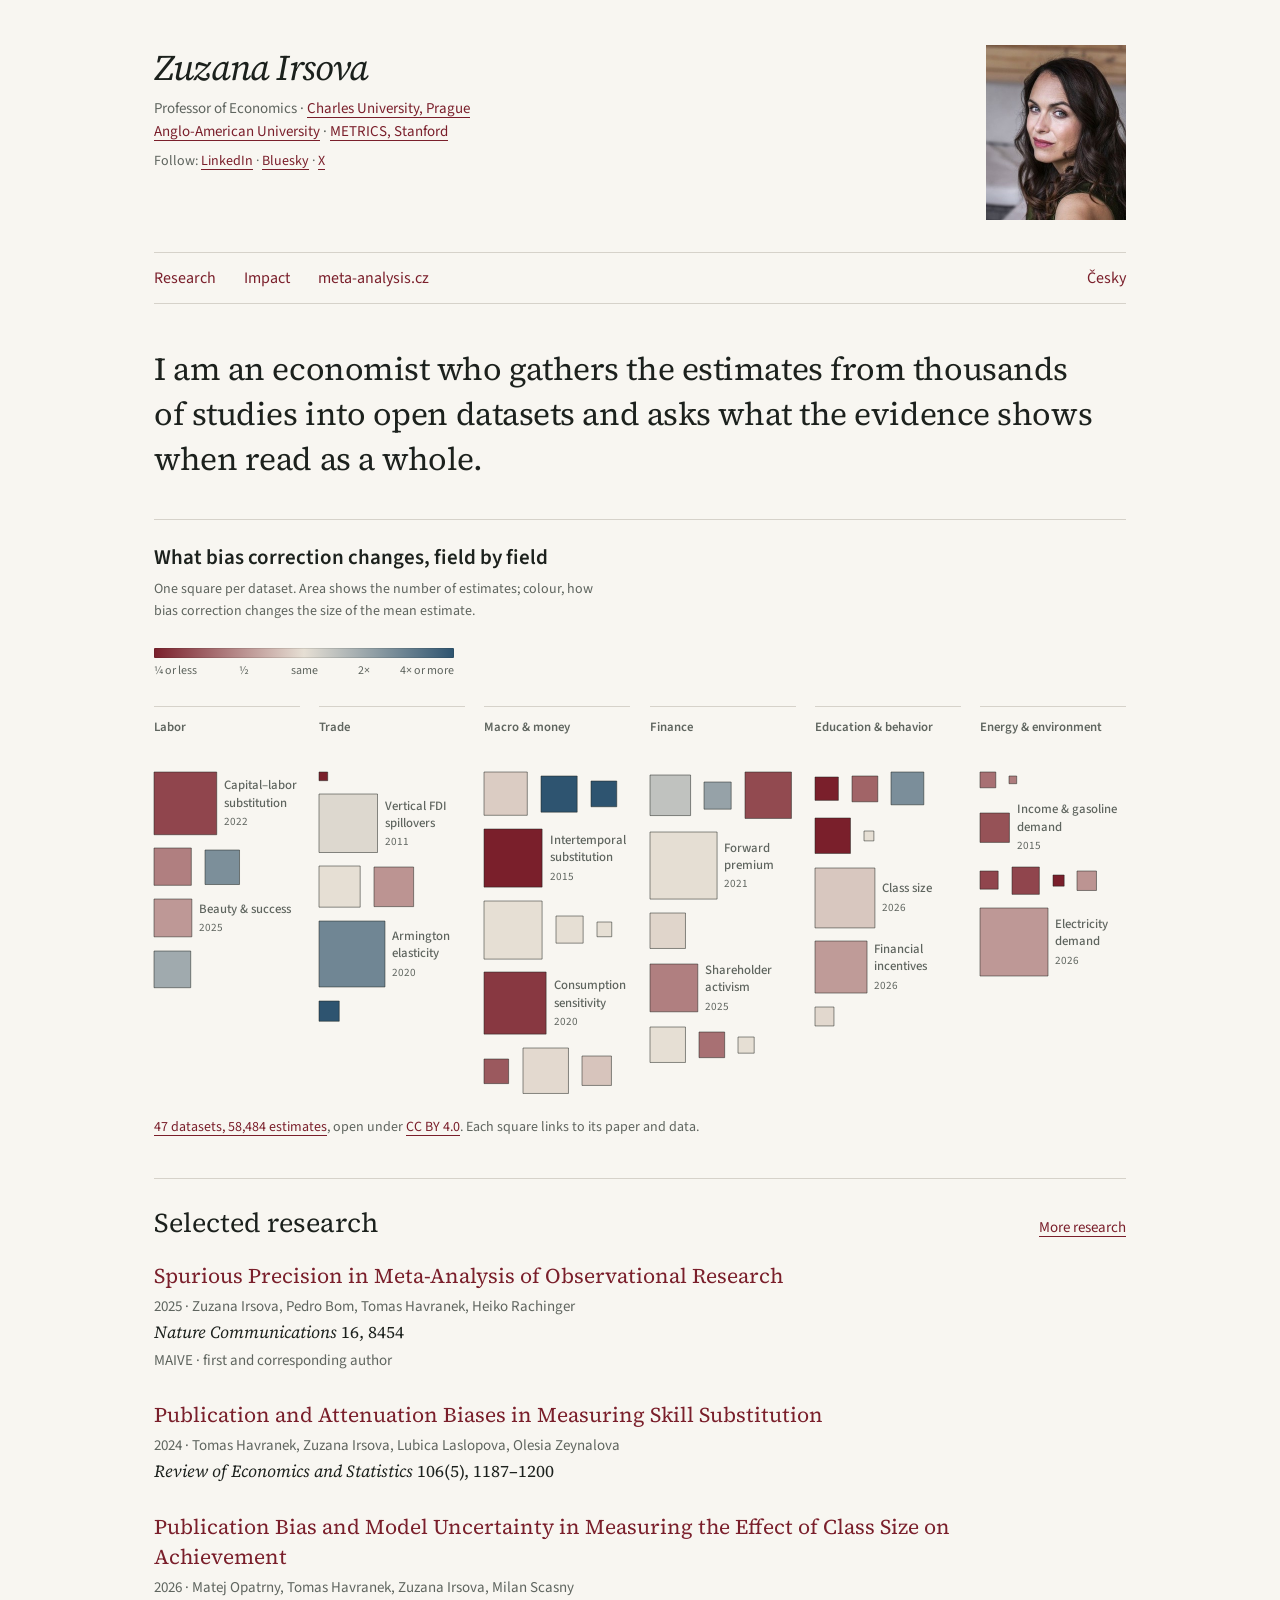
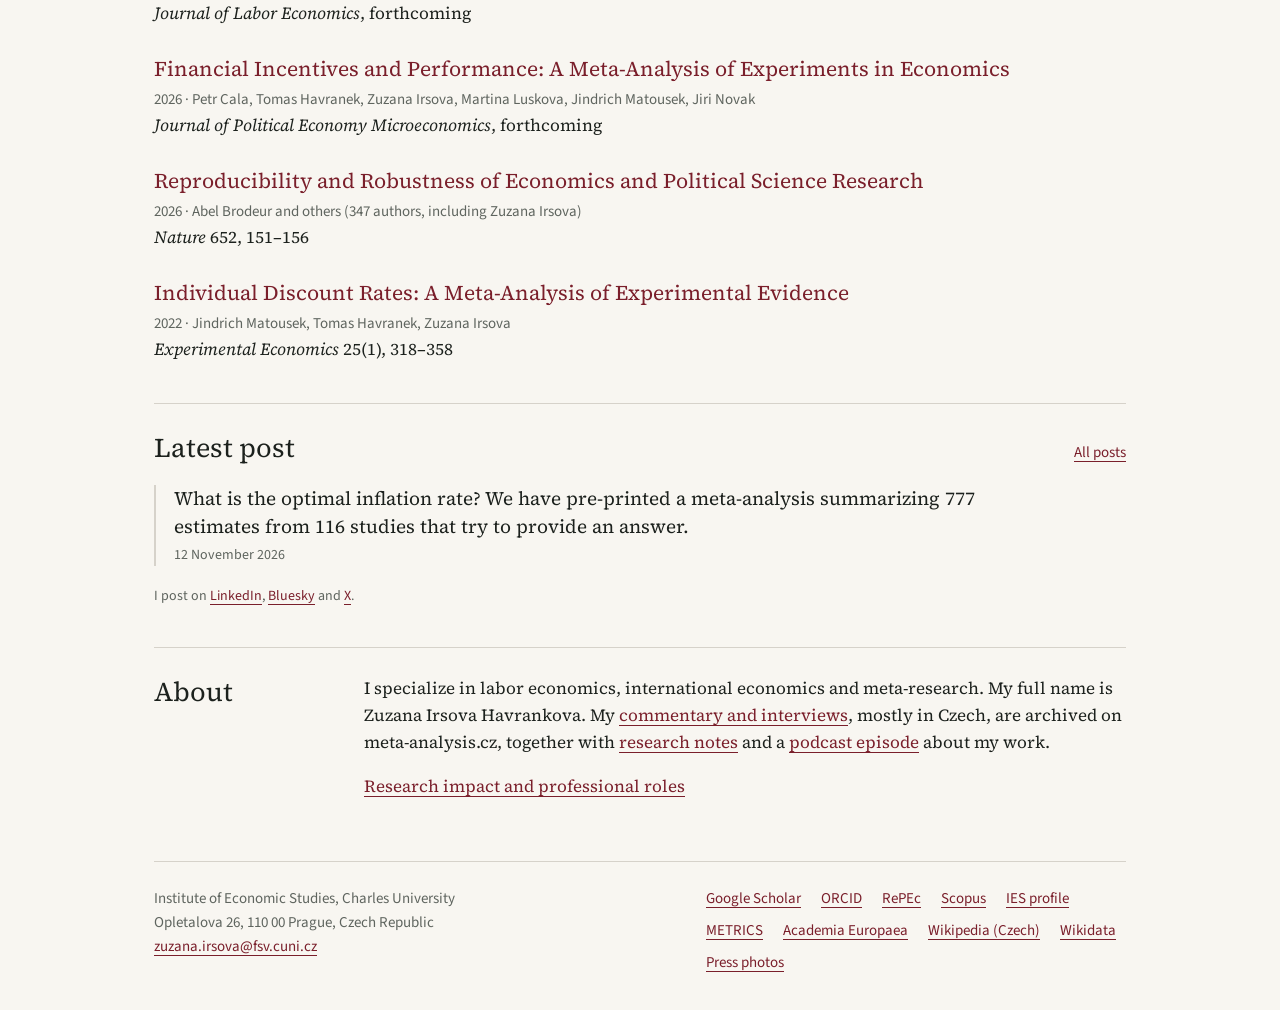
==== commit 85eba0aa: "Latest post: optimal inflation meta-analysis Co-Authored-By: Claude Opus 5.5 <noreply@anthropic.com>" ====
--- a/index.html
+++ b/index.html
@@ -40,7 +40,7 @@
   .data-square-label small { font-size: .7rem; }
 }
 @media (prefers-reduced-motion: reduce) { .data-square rect { transition: none; } }
-</style><link href="fonts/fonts.css" rel="stylesheet"/><link href="favicon.svg" rel="icon" type="image/svg+xml"/><link href="apple-touch-icon.png" rel="apple-touch-icon" sizes="180x180"/><link href="llms.txt" rel="describedby"/><meta content="94C8D06EAF1F08DFF71A7CD08EF206DE" name="msvalidate.01"/><style>
+</style><link href="fonts/fonts.css" rel="stylesheet"/><link href="favicon-192.png" rel="icon" sizes="192x192" type="image/png"/><link href="apple-touch-icon.png" rel="apple-touch-icon" sizes="180x180"/><link href="llms.txt" rel="describedby"/><meta content="94C8D06EAF1F08DFF71A7CD08EF206DE" name="msvalidate.01"/><style>
 .data-square-label{overflow-wrap:normal;word-break:normal;hyphens:manual}
 .data-square{position:relative}
 .data-square,.data-square svg{min-width:0;min-height:0}.data-grid-items{gap:.85rem;align-items:center}.data-square::after{content:"";position:absolute;left:50%;top:50%;width:max(100%,26px);height:max(100%,26px);transform:translate(-50%,-50%)}.data-square.has-label::after{width:100%;height:100%}
@@ -183,7 +183,7 @@
       "International economics"
     ]
   },
-  "dateModified": "2026-10-11"
+  "dateModified": "2026-11-12"
 }</script></head>
 <body><a class="skip" href="#main">Skip to content</a><div class="page"><header><div class="identity"><h1 class="identity-name"><a aria-current="page" class="home-link" href="./">Zuzana Irsova</a></h1><p class="role">Professor of Economics · <a href="https://ies.fsv.cuni.cz/en/contacts/institute-members/73504033">Charles University, Prague</a><br/><a href="https://www.aauni.edu/directory/doc-phdr-zuzana-havrankova-ph-d/">Anglo-American University</a> · <a href="https://metrics.stanford.edu/people/zuzana-irsova">METRICS, Stanford</a></p><p class="follow">Follow: <a href="https://www.linkedin.com/in/zuzanairsova/" rel="me">LinkedIn</a><span aria-hidden="true"> · </span><a href="https://bsky.app/profile/irsova.bsky.social" rel="me">Bluesky</a><span aria-hidden="true"> · </span><a href="https://x.com/zuzanairsova" rel="me">X</a></p></div><img alt="Zuzana Irsova" class="portrait" decoding="async" height="175" sizes="(max-width:760px) 82px, 140px" src="photo-480.jpg" srcset="photo-480.jpg 280w, photo.jpg 800w" width="140"/><nav aria-label="Main navigation" class="navigation"><a href="research/">Research</a><a href="impact/">Impact</a><a href="https://meta-analysis.cz/">meta-analysis.cz</a><a class="language" href="cs/" hreflang="cs" lang="cs">Česky</a></nav></header><main id="main"><p class="statement">I am an economist who gathers the estimates from thousands of studies into open datasets and asks what the evidence shows when read as a whole.</p><figure aria-describedby="data-grid-caption-en" aria-labelledby="data-grid-heading-en" class="data-grid">
 <h2 class="data-grid-heading" id="data-grid-heading-en">What bias correction changes, field by field</h2>
@@ -334,6 +334,6 @@
 </section>
 </div>
 <figcaption id="data-grid-caption-en"><a href="https://meta-analysis.cz/datasets/">47 datasets, 58,484 estimates</a>, open under <a href="https://creativecommons.org/licenses/by/4.0/">CC BY 4.0</a>. Each square links to its paper and data.</figcaption>
-</figure><section class="research"><div class="section-head"><h2>Selected research</h2><a href="research/">More research</a></div><ol class="papers"><li><a class="paper-title" href="https://meta-analysis.cz/maive/">Spurious Precision in Meta-Analysis of Observational Research</a><span class="authors">2025 · Zuzana Irsova, Pedro Bom, Tomas Havranek, Heiko Rachinger</span><span class="journal"><i>Nature Communications</i> 16, 8454</span><span class="project-detail">MAIVE · first and corresponding author</span></li><li><a class="paper-title" href="https://meta-analysis.cz/skill/">Publication and Attenuation Biases in Measuring Skill Substitution</a><span class="authors">2024 · Tomas Havranek, Zuzana Irsova, Lubica Laslopova, Olesia Zeynalova</span><span class="journal"><i>Review of Economics and Statistics</i> 106(5), 1187⁠–⁠1200</span></li><li><a class="paper-title" href="https://meta-analysis.cz/class/">Publication Bias and Model Uncertainty in Measuring the Effect of Class Size on Achievement</a><span class="authors">2026 · Matej Opatrny, Tomas Havranek, Zuzana Irsova, Milan Scasny</span><span class="journal"><i>Journal of Labor Economics</i>, forthcoming</span></li><li><a class="paper-title" href="https://meta-analysis.cz/incentives/">Financial Incentives and Performance: A Meta-Analysis of Experiments in Economics</a><span class="authors">2026 · Petr Cala, Tomas Havranek, Zuzana Irsova, Martina Luskova, Jindrich Matousek, Jiri Novak</span><span class="journal"><i>Journal of Political Economy Microeconomics</i>, forthcoming</span></li><li><a class="paper-title" href="https://meta-analysis.cz/reproducibility/">Reproducibility and Robustness of Economics and Political Science Research</a><span class="authors">2026 · Abel Brodeur and others (347 authors, including Zuzana Irsova)</span><span class="journal"><i>Nature</i> 652, 151⁠–⁠156</span></li><li><a class="paper-title" href="https://meta-analysis.cz/discrate/">Individual Discount Rates: A Meta-Analysis of Experimental Evidence</a><span class="authors">2022 · Jindrich Matousek, Tomas Havranek, Zuzana Irsova</span><span class="journal"><i>Experimental Economics</i> 25(1), 318⁠–⁠358</span></li></ol></section><section class="posts-latest" id="posts"><div class="section-head"><h2>Latest post</h2><a href="https://meta-analysis.cz/komentare/posts/">All posts</a></div><ol class="post-list"><li lang="en"><a class="post-quote" href="https://meta-analysis.cz/komentare/posts/2026-10-07-an-app-for-your-economics-thesis/">If you are writing a bachelor’s or master’s thesis in economics, our new app can help. It reads your idea, proposal, or draft the way your opponent will. It quotes your text and says what to change. It does not write the thesis for you.</a><span class="post-meta" lang="en">7 October 2026</span></li></ol><p class="post-networks">I post on <a href="https://www.linkedin.com/in/zuzanairsova/">LinkedIn</a>, <a href="https://bsky.app/profile/irsova.bsky.social">Bluesky</a> and <a href="https://x.com/zuzanairsova">X</a>.</p></section><section class="about"><h2>About</h2><div><p>I specialize in labor economics, international economics and meta-research. My full name is Zuzana Irsova Havrankova. My <a href="https://meta-analysis.cz/komentare/?filtr=zuzana">commentary and interviews</a>, mostly in Czech, are archived on meta-analysis.cz, together with <a href="https://meta-analysis.cz/notes/">research notes</a> and a <a href="https://open.spotify.com/episode/6QYypFdFj5AaPQrmiMYaVD">podcast episode</a> about my work.</p><p><a href="impact/">Research impact and professional roles</a></p></div></section></main><footer id="contact"><div><p>Institute of Economic Studies, Charles University<br/>Opletalova 26, 110 00 Prague, Czech Republic</p><p><a href="mailto:zuzana.irsova@fsv.cuni.cz">zuzana.irsova@fsv.cuni.cz</a></p></div><div class="profiles"><a href="https://scholar.google.com/citations?user=LaHrICUAAAAJ">Google Scholar</a><a href="https://orcid.org/0000-0002-0753-8124">ORCID</a><a href="https://ideas.repec.org/e/pir23.html">RePEc</a><a href="https://www.scopus.com/authid/detail.uri?authorId=37080793200">Scopus</a><a href="https://ies.fsv.cuni.cz/en/contacts/institute-members/73504033">IES profile</a><a href="https://metrics.stanford.edu/people/zuzana-irsova">METRICS</a><a href="https://www.ae-info.org/ae/Member/Havrankova_Zuzana">Academia Europaea</a><a href="https://cs.wikipedia.org/wiki/Zuzana_Havr%C3%A1nkov%C3%A1">Wikipedia (Czech)</a><a href="https://www.wikidata.org/wiki/Q41799025">Wikidata</a><a href="https://meta-analysis.cz/about/photos/#irsova">Press photos</a></div></footer></div></body>
+</figure><section class="research"><div class="section-head"><h2>Selected research</h2><a href="research/">More research</a></div><ol class="papers"><li><a class="paper-title" href="https://meta-analysis.cz/maive/">Spurious Precision in Meta-Analysis of Observational Research</a><span class="authors">2025 · Zuzana Irsova, Pedro Bom, Tomas Havranek, Heiko Rachinger</span><span class="journal"><i>Nature Communications</i> 16, 8454</span><span class="project-detail">MAIVE · first and corresponding author</span></li><li><a class="paper-title" href="https://meta-analysis.cz/skill/">Publication and Attenuation Biases in Measuring Skill Substitution</a><span class="authors">2024 · Tomas Havranek, Zuzana Irsova, Lubica Laslopova, Olesia Zeynalova</span><span class="journal"><i>Review of Economics and Statistics</i> 106(5), 1187⁠–⁠1200</span></li><li><a class="paper-title" href="https://meta-analysis.cz/class/">Publication Bias and Model Uncertainty in Measuring the Effect of Class Size on Achievement</a><span class="authors">2026 · Matej Opatrny, Tomas Havranek, Zuzana Irsova, Milan Scasny</span><span class="journal"><i>Journal of Labor Economics</i>, forthcoming</span></li><li><a class="paper-title" href="https://meta-analysis.cz/incentives/">Financial Incentives and Performance: A Meta-Analysis of Experiments in Economics</a><span class="authors">2026 · Petr Cala, Tomas Havranek, Zuzana Irsova, Martina Luskova, Jindrich Matousek, Jiri Novak</span><span class="journal"><i>Journal of Political Economy Microeconomics</i>, forthcoming</span></li><li><a class="paper-title" href="https://meta-analysis.cz/reproducibility/">Reproducibility and Robustness of Economics and Political Science Research</a><span class="authors">2026 · Abel Brodeur and others (347 authors, including Zuzana Irsova)</span><span class="journal"><i>Nature</i> 652, 151⁠–⁠156</span></li><li><a class="paper-title" href="https://meta-analysis.cz/discrate/">Individual Discount Rates: A Meta-Analysis of Experimental Evidence</a><span class="authors">2022 · Jindrich Matousek, Tomas Havranek, Zuzana Irsova</span><span class="journal"><i>Experimental Economics</i> 25(1), 318⁠–⁠358</span></li></ol></section><section class="posts-latest" id="posts"><div class="section-head"><h2>Latest post</h2><a href="https://meta-analysis.cz/komentare/posts/">All posts</a></div><ol class="post-list"><li lang="en"><a class="post-quote" href="https://meta-analysis.cz/komentare/posts/2026-11-12-what-is-the-optimal-inflation-rate/">What is the optimal inflation rate? We have pre-printed a meta-analysis summarizing 777 estimates from 116 studies that try to provide an answer.</a><span class="post-meta" lang="en">12 November 2026</span></li></ol><p class="post-networks">I post on <a href="https://www.linkedin.com/in/zuzanairsova/">LinkedIn</a>, <a href="https://bsky.app/profile/irsova.bsky.social">Bluesky</a> and <a href="https://x.com/zuzanairsova">X</a>.</p></section><section class="about"><h2>About</h2><div><p>I specialize in labor economics, international economics and meta-research. My full name is Zuzana Irsova Havrankova. My <a href="https://meta-analysis.cz/komentare/?filtr=zuzana">commentary and interviews</a>, mostly in Czech, are archived on meta-analysis.cz, together with <a href="https://meta-analysis.cz/notes/">research notes</a> and a <a href="https://open.spotify.com/episode/6QYypFdFj5AaPQrmiMYaVD">podcast episode</a> about my work.</p><p><a href="impact/">Research impact and professional roles</a></p></div></section></main><footer id="contact"><div><p>Institute of Economic Studies, Charles University<br/>Opletalova 26, 110 00 Prague, Czech Republic</p><p><a href="mailto:zuzana.irsova@fsv.cuni.cz">zuzana.irsova@fsv.cuni.cz</a></p></div><div class="profiles"><a href="https://scholar.google.com/citations?user=LaHrICUAAAAJ">Google Scholar</a><a href="https://orcid.org/0000-0002-0753-8124">ORCID</a><a href="https://ideas.repec.org/e/pir23.html">RePEc</a><a href="https://www.scopus.com/authid/detail.uri?authorId=37080793200">Scopus</a><a href="https://ies.fsv.cuni.cz/en/contacts/institute-members/73504033">IES profile</a><a href="https://metrics.stanford.edu/people/zuzana-irsova">METRICS</a><a href="https://www.ae-info.org/ae/Member/Havrankova_Zuzana">Academia Europaea</a><a href="https://cs.wikipedia.org/wiki/Zuzana_Havr%C3%A1nkov%C3%A1">Wikipedia (Czech)</a><a href="https://www.wikidata.org/wiki/Q41799025">Wikidata</a><a href="https://meta-analysis.cz/about/photos/#irsova">Press photos</a></div></footer></div></body>
 </html>
 
